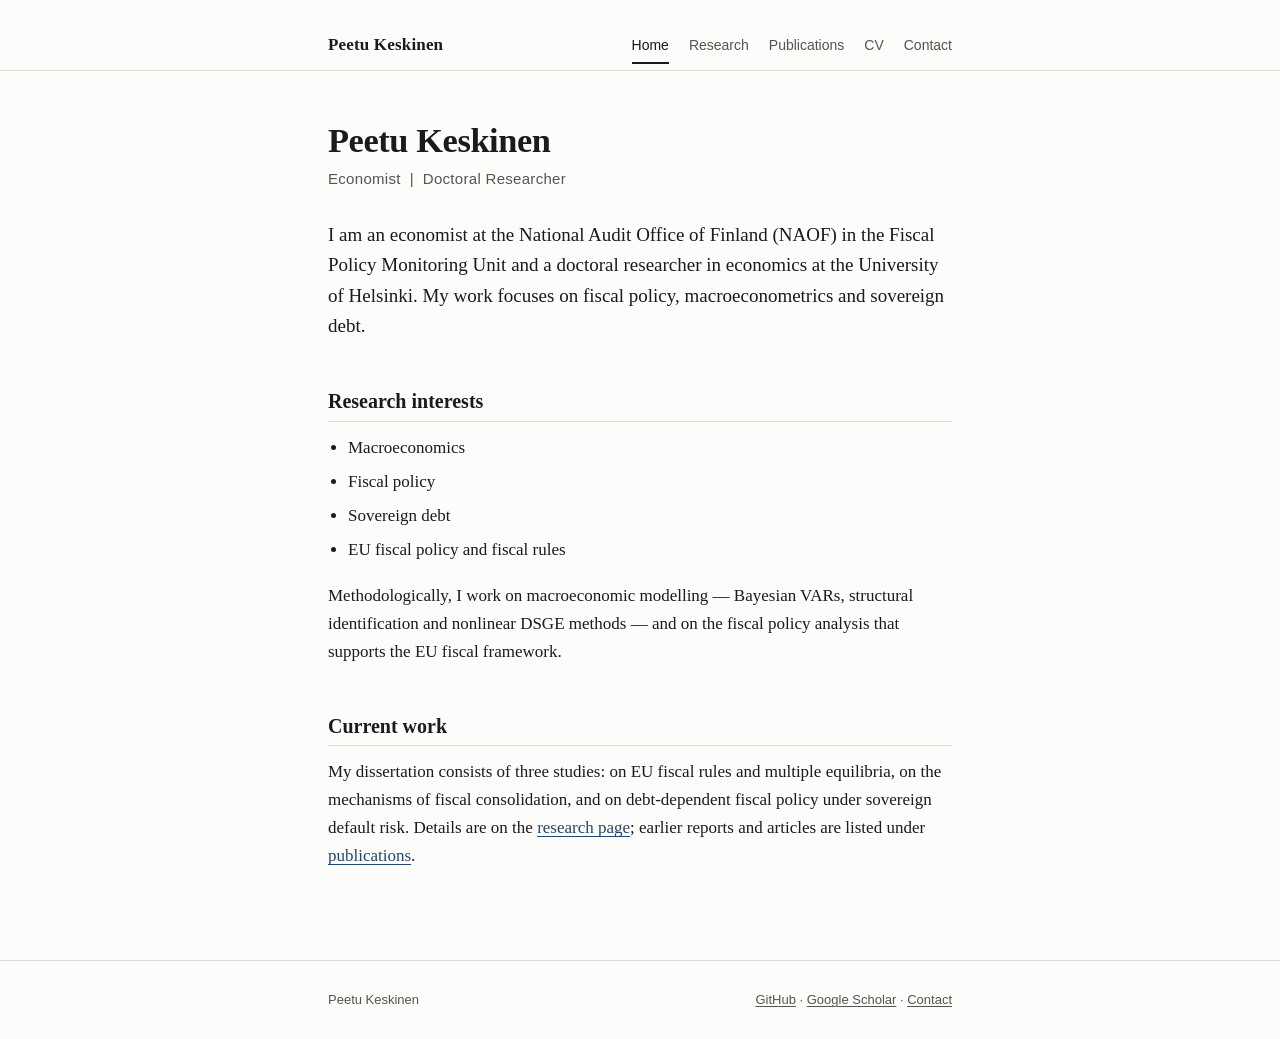
==== index.html @ e897aae4 "Create personal academic GitHub Pages site Static HTML/CSS site with Home, Research, Publications, C" ====
<!DOCTYPE html>
<html lang="en">
<head>
<meta charset="utf-8">
<meta name="viewport" content="width=device-width, initial-scale=1">
<title>Peetu Keskinen — Economist and Doctoral Researcher</title>
<meta name="description" content="Peetu Keskinen is an economist at the National Audit Office of Finland and a doctoral researcher in economics at the University of Helsinki, working on fiscal policy, macroeconometrics and sovereign debt.">
<meta name="author" content="Peetu Keskinen">
<link rel="canonical" href="https://peetukeskinen.github.io/">
<link rel="icon" href="assets/favicon.svg" type="image/svg+xml">
<link rel="stylesheet" href="css/style.css">
</head>
<body>

<a class="skip-link" href="#main">Skip to main content</a>

<header class="site-header">
  <div class="container">
    <p class="site-title"><a href="index.html">Peetu Keskinen</a></p>
    <nav class="site-nav" aria-label="Main">
      <ul>
        <li><a href="index.html" aria-current="page">Home</a></li>
        <li><a href="research.html">Research</a></li>
        <li><a href="publications.html">Publications</a></li>
        <li><a href="cv.html">CV</a></li>
        <li><a href="contact.html">Contact</a></li>
      </ul>
    </nav>
  </div>
</header>

<main id="main">
  <div class="container">

    <div class="identity">
      <h1>Peetu Keskinen</h1>
      <p class="role">Economist &nbsp;|&nbsp; Doctoral Researcher</p>
    </div>

    <p class="lead">
      I am an economist at the National Audit Office of Finland (NAOF) in the Fiscal
      Policy Monitoring Unit and a doctoral researcher in economics at the University
      of Helsinki. My work focuses on fiscal policy, macroeconometrics and sovereign debt.
    </p>

    <section aria-labelledby="interests">
      <h2 id="interests">Research interests</h2>
      <ul>
        <li>Macroeconomics</li>
        <li>Fiscal policy</li>
        <li>Sovereign debt</li>
        <li>EU fiscal policy and fiscal rules</li>
      </ul>
      <p>
        Methodologically, I work on macroeconomic modelling — Bayesian VARs, structural
        identification and nonlinear DSGE methods — and on the fiscal policy analysis
        that supports the EU fiscal framework.
      </p>
    </section>

    <section aria-labelledby="current">
      <h2 id="current">Current work</h2>
      <p>
        My dissertation consists of three studies: on EU fiscal rules and multiple
        equilibria, on the mechanisms of fiscal consolidation, and on debt-dependent
        fiscal policy under sovereign default risk. Details are on the
        <a href="research.html">research page</a>; earlier reports and articles are
        listed under <a href="publications.html">publications</a>.
      </p>
    </section>

  </div>
</main>

<footer class="site-footer">
  <div class="container">
    <p>Peetu Keskinen</p>
    <p>
      <a href="https://github.com/peetukeskinen">GitHub</a> ·
      <a href="https://scholar.google.com/citations?user=zKnmVV0AAAAJ">Google Scholar</a> ·
      <a href="contact.html">Contact</a>
    </p>
  </div>
</footer>

</body>
</html>
---- css/style.css ----
/* ==========================================================================
   Peetu Keskinen — personal academic site
   Single stylesheet. No build step, no dependencies.

   Contents
     1. Tokens
     2. Base & typography
     3. Layout
     4. Header & navigation
     5. Footer
     6. Prose components (lead, definition rows, notes)
     7. Research entries      -> .entry  (reusable project pattern)
     8. Publication lists     -> .biblio (reusable bibliography pattern)
     9. Utilities
    10. Responsive adjustments
    11. Print
   ========================================================================== */


/* 1. Tokens ---------------------------------------------------------------- */

:root {
  /* Neutral, warm-grey palette. Body text on background is ~15.8:1. */
  --bg:            #fcfcfb;
  --bg-inset:      #f4f3f0;
  --ink:           #1b1b1a;
  --ink-muted:     #56544f;   /* ~7.1:1 on --bg */
  --rule:          #dcdad4;
  --rule-strong:   #b9b6ae;
  --link:          #24476b;   /* ~8.4:1 on --bg */
  --link-hover:    #142c46;
  --focus:         #24476b;

  --serif: ui-serif, Georgia, "Iowan Old Style", "Times New Roman", Times, serif;
  --sans:  -apple-system, BlinkMacSystemFont, "Segoe UI", Helvetica, Arial, sans-serif;

  --measure:   42rem;   /* readable line length for prose            */
  --gutter:    1.5rem;
  --space-sm:  0.75rem;
  --space-md:  1.75rem;
  --space-lg:  3rem;
  --space-xl:  4.5rem;
}

@media (prefers-color-scheme: dark) {
  :root {
    --bg:          #16161a;
    --bg-inset:    #1e1e23;
    --ink:         #e8e6e1;
    --ink-muted:   #a9a69f;
    --rule:        #33333a;
    --rule-strong: #4c4c55;
    --link:        #9dbde0;
    --link-hover:  #c3d7ef;
    --focus:       #9dbde0;
  }
}


/* 2. Base & typography ----------------------------------------------------- */

*,
*::before,
*::after { box-sizing: border-box; }

html {
  -webkit-text-size-adjust: 100%;
  scroll-behavior: smooth;
}

@media (prefers-reduced-motion: reduce) {
  html { scroll-behavior: auto; }
  * { transition: none !important; }
}

body {
  margin: 0;
  background: var(--bg);
  color: var(--ink);
  font-family: var(--serif);
  font-size: 1.0625rem;      /* 17px */
  line-height: 1.65;
  font-kerning: normal;
  text-rendering: optimizeLegibility;
  -webkit-font-smoothing: antialiased;
}

h1, h2, h3, h4 {
  font-weight: 600;
  line-height: 1.25;
  margin: 0 0 var(--space-sm);
  text-wrap: balance;
}

h1 {
  font-size: 1.9rem;
  letter-spacing: -0.012em;
}

h2 {
  font-size: 1.25rem;
  margin-top: var(--space-lg);
  padding-bottom: 0.4rem;
  border-bottom: 1px solid var(--rule);
}

h3 {
  font-size: 1.0625rem;
  margin-top: var(--space-md);
}

/* Small-caps section labels, used sparingly. */
.eyebrow {
  font-family: var(--sans);
  font-size: 0.75rem;
  font-weight: 600;
  letter-spacing: 0.09em;
  text-transform: uppercase;
  color: var(--ink-muted);
  margin: 0 0 var(--space-sm);
}

p { margin: 0 0 1.05em; }

a {
  color: var(--link);
  text-decoration: underline;
  text-decoration-thickness: 1px;
  text-underline-offset: 0.16em;
  transition: color 0.12s ease;
}

a:hover { color: var(--link-hover); text-decoration-thickness: 2px; }

a:focus-visible {
  outline: 2px solid var(--focus);
  outline-offset: 2px;
  border-radius: 2px;
}

:where(ul, ol) { padding-left: 1.25rem; margin: 0 0 1.05em; }
li { margin-bottom: 0.35em; }

hr {
  border: 0;
  border-top: 1px solid var(--rule);
  margin: var(--space-lg) 0;
}

abbr[title] { text-decoration: none; border-bottom: 1px dotted var(--rule-strong); }

code {
  font-family: ui-monospace, SFMono-Regular, Menlo, Consolas, monospace;
  font-size: 0.875em;
  background: var(--bg-inset);
  padding: 0.1em 0.35em;
  border-radius: 3px;
}


/* 3. Layout ---------------------------------------------------------------- */

.container {
  width: 100%;
  max-width: var(--measure);
  margin-inline: auto;
  padding-inline: var(--gutter);
}

main { padding-block: var(--space-lg) var(--space-xl); }

section + section { margin-top: var(--space-lg); }

/* Visible only to keyboard users, on focus. */
.skip-link {
  position: absolute;
  left: -9999px;
  top: 0;
  background: var(--ink);
  color: var(--bg);
  padding: 0.6rem 1rem;
  font-family: var(--sans);
  font-size: 0.875rem;
  text-decoration: none;
  z-index: 10;
}

.skip-link:focus {
  left: 0.5rem;
  top: 0.5rem;
}


/* 4. Header & navigation --------------------------------------------------- */

.site-header {
  border-bottom: 1px solid var(--rule);
  padding-block: var(--space-md) 0;
}

.site-header .container {
  display: flex;
  flex-wrap: wrap;
  align-items: baseline;
  justify-content: space-between;
  gap: 0.5rem var(--space-md);
}

.site-title {
  font-family: var(--serif);
  font-size: 1.0625rem;
  font-weight: 600;
  letter-spacing: 0.01em;
  margin: 0;
}

.site-title a {
  color: var(--ink);
  text-decoration: none;
}

.site-title a:hover { color: var(--link); }

.site-nav ul {
  display: flex;
  flex-wrap: wrap;
  gap: 0 1.25rem;
  list-style: none;
  margin: 0;
  padding: 0;
}

.site-nav a {
  display: inline-block;
  font-family: var(--sans);
  font-size: 0.875rem;
  color: var(--ink-muted);
  text-decoration: none;
  padding: 0.35rem 0;
  border-bottom: 2px solid transparent;
}

.site-nav a:hover { color: var(--ink); border-bottom-color: var(--rule-strong); }

/* Current page: marked with aria-current="page" in the HTML. */
.site-nav a[aria-current="page"] {
  color: var(--ink);
  border-bottom-color: var(--ink);
}


/* 5. Footer ---------------------------------------------------------------- */

.site-footer {
  border-top: 1px solid var(--rule);
  padding-block: var(--space-md);
  font-family: var(--sans);
  font-size: 0.8125rem;
  color: var(--ink-muted);
}

.site-footer .container {
  display: flex;
  flex-wrap: wrap;
  gap: 0.4rem 1.25rem;
  justify-content: space-between;
}

.site-footer p { margin: 0; }
.site-footer a { color: var(--ink-muted); }
.site-footer a:hover { color: var(--link); }


/* 6. Prose components ------------------------------------------------------ */

/* Opening paragraph on the homepage. */
.lead {
  font-size: 1.1875rem;
  line-height: 1.6;
}

.page-intro {
  color: var(--ink-muted);
  margin-bottom: var(--space-md);
}

/* Name block on the homepage: restrained, no hero graphic. */
.identity { margin-bottom: var(--space-md); }

.identity h1 {
  font-size: 2.15rem;
  margin-bottom: 0.3rem;
}

.identity .role {
  font-family: var(--sans);
  font-size: 0.9375rem;
  letter-spacing: 0.02em;
  color: var(--ink-muted);
  margin: 0;
}

/* Label/value rows — used for contact details and CV facts. */
.facts {
  display: grid;
  grid-template-columns: minmax(6.5rem, max-content) 1fr;
  gap: 0.55rem 1.25rem;
  margin: 0 0 1.05em;
}

.facts dt {
  font-family: var(--sans);
  font-size: 0.8125rem;
  font-weight: 600;
  letter-spacing: 0.04em;
  text-transform: uppercase;
  color: var(--ink-muted);
  padding-top: 0.22em;
}

.facts dd { margin: 0; }

/* Placeholder / status note. Deliberately plain, never styled as content. */
.note {
  border-left: 3px solid var(--rule-strong);
  background: var(--bg-inset);
  padding: 0.85rem 1.1rem;
  margin: 0 0 1.05em;
  font-size: 0.9375rem;
  color: var(--ink-muted);
}

.note :last-child { margin-bottom: 0; }


/* 7. Research entries ------------------------------------------------------
   Reusable pattern for a paper or project. Every part below the title is
   optional — drop the elements you do not have and the layout still holds.

   <article class="entry">
     <h3 class="entry-title">Title</h3>            (or wrap in <a> when linked)
     <p class="entry-meta">
       <span class="entry-authors">with A and B</span>
       <span class="entry-status">Work in progress</span>
     </p>
     <p class="entry-abstract">Short abstract.</p>
     <ul class="entry-links">
       <li><a href="papers/x.pdf">PDF</a></li>
       <li><a href="...">Code</a></li>
       <li><a href="...">Replication files</a></li>
     </ul>
   </article>
   -------------------------------------------------------------------------- */

.entry {
  padding-top: var(--space-md);
  border-top: 1px solid var(--rule);
}

.entry:first-of-type { border-top: 0; padding-top: 0; }

.entry-title {
  font-size: 1.0625rem;
  margin: 0 0 0.35rem;
}

.entry-title a { color: var(--ink); text-decoration-color: var(--rule-strong); }
.entry-title a:hover { color: var(--link); }

.entry-meta {
  display: flex;
  flex-wrap: wrap;
  align-items: baseline;
  gap: 0.4rem 0.75rem;
  font-family: var(--sans);
  font-size: 0.8125rem;
  color: var(--ink-muted);
  margin: 0 0 0.6rem;
}

.entry-authors { font-style: normal; }

/* Status marker. A hairline outline, not a coloured pill. */
.entry-status {
  font-size: 0.6875rem;
  font-weight: 600;
  letter-spacing: 0.07em;
  text-transform: uppercase;
  color: var(--ink-muted);
  border: 1px solid var(--rule-strong);
  border-radius: 2px;
  padding: 0.1rem 0.42rem;
  white-space: nowrap;
}

.entry-abstract { margin-bottom: 0.7rem; }

.entry-links {
  display: flex;
  flex-wrap: wrap;
  gap: 0.35rem 1rem;
  list-style: none;
  margin: 0;
  padding: 0;
  font-family: var(--sans);
  font-size: 0.8125rem;
}

.entry-links li { margin: 0; }

.entry-links a {
  text-decoration: none;
  border-bottom: 1px solid var(--rule-strong);
  padding-bottom: 1px;
}

.entry-links a:hover { border-bottom-color: currentColor; }

/* Marks a resource that is announced but not yet available. */
.entry-links .pending {
  color: var(--ink-muted);
  border-bottom: 1px dotted var(--rule-strong);
  cursor: default;
}

.entry + .entry { margin-top: var(--space-md); }


/* 8. Bibliography ----------------------------------------------------------
   <ul class="biblio">
     <li class="biblio-item">
       <span class="biblio-title">Title</span>
       <span class="biblio-year">(2024)</span>
       <span class="biblio-authors">with A and B</span>
       <span class="biblio-outlet">Outlet</span>
       <span class="biblio-links"><a href="...">Link</a></span>
     </li>
   </ul>
   -------------------------------------------------------------------------- */

.biblio {
  list-style: none;
  margin: 0 0 1.05em;
  padding: 0;
}

.biblio-item {
  margin: 0 0 1.15rem;
  padding-left: 1.35rem;
  text-indent: -1.35rem;   /* hanging indent, as in a reference list */
}

.biblio-item > * { text-indent: 0; }

.biblio-title { font-weight: 600; }

.biblio-year { color: var(--ink-muted); }

.biblio-authors,
.biblio-outlet {
  display: block;
  font-family: var(--sans);
  font-size: 0.8125rem;
  color: var(--ink-muted);
  margin-top: 0.15rem;
}

.biblio-links {
  display: block;
  font-family: var(--sans);
  font-size: 0.8125rem;
  margin-top: 0.2rem;
  overflow-wrap: anywhere;
}


/* 9. Utilities ------------------------------------------------------------- */

.visually-hidden {
  position: absolute;
  width: 1px;
  height: 1px;
  margin: -1px;
  padding: 0;
  overflow: hidden;
  clip: rect(0 0 0 0);
  clip-path: inset(50%);
  white-space: nowrap;
}

.stack-tight > * + * { margin-top: 0.35rem; }

/* Compact list for teaching, grants, CV lines. */
.plain-list {
  list-style: none;
  margin: 0 0 1.05em;
  padding: 0;
}

.plain-list li {
  margin-bottom: 0.55rem;
  padding-bottom: 0.55rem;
  border-bottom: 1px solid var(--rule);
}

.plain-list li:last-child { border-bottom: 0; }

.plain-list .meta {
  display: block;
  font-family: var(--sans);
  font-size: 0.8125rem;
  color: var(--ink-muted);
}


/* 10. Responsive ----------------------------------------------------------- */

@media (max-width: 34rem) {
  :root { --gutter: 1.15rem; }

  body { font-size: 1rem; }

  .identity h1 { font-size: 1.75rem; }
  h1 { font-size: 1.6rem; }
  .lead { font-size: 1.0625rem; }

  .site-header .container {
    flex-direction: column;
    align-items: flex-start;
    gap: 0.25rem;
  }

  .site-nav ul { gap: 0 1rem; }

  /* Stack label/value rows rather than squeezing two columns. */
  .facts { grid-template-columns: 1fr; gap: 0.15rem; }
  .facts dt { padding-top: 0.5rem; }

  .biblio-item { padding-left: 0; text-indent: 0; }
}


/* 11. Print ---------------------------------------------------------------- */

@media print {
  :root { --bg: #fff; --ink: #000; --ink-muted: #333; --link: #000; }
  .site-nav, .skip-link { display: none; }
  body { font-size: 11pt; }
  a { text-decoration: underline; }
  .entry, .biblio-item { break-inside: avoid; }
}
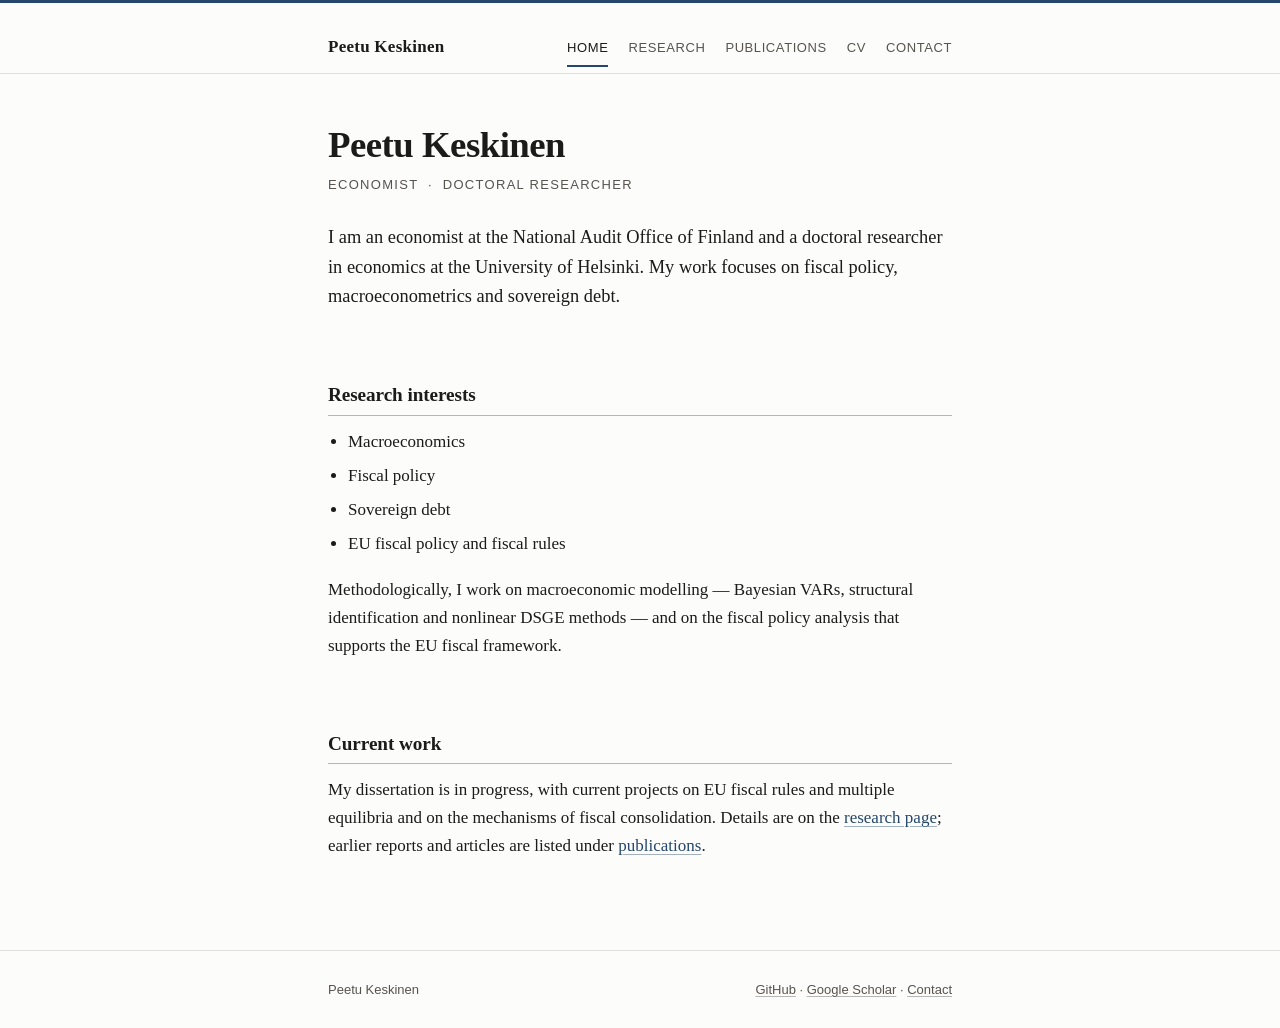
==== commit 10ce26bb: "Refine layout, restructure publications, add portrait slot Removes the unit reference from the homep" ====
--- a/index.html
+++ b/index.html
@@ -33,14 +33,24 @@
   <div class="container">
 
     <div class="identity">
-      <h1>Peetu Keskinen</h1>
-      <p class="role">Economist &nbsp;|&nbsp; Doctoral Researcher</p>
+      <div class="identity-text">
+        <h1>Peetu Keskinen</h1>
+        <p class="role">Economist &nbsp;·&nbsp; Doctoral Researcher</p>
+      </div>
+
+      <!-- Portrait: save the photo as assets/portrait.jpg and it appears here.
+           Until that file exists the figure hides itself, so the page never
+           shows a broken image. A square crop of about 400x400 is plenty. -->
+      <figure class="portrait">
+        <img src="assets/portrait.jpg" alt="Peetu Keskinen" width="155" height="155"
+             onerror="this.closest('.portrait').hidden = true">
+      </figure>
     </div>
 
     <p class="lead">
-      I am an economist at the National Audit Office of Finland (NAOF) in the Fiscal
-      Policy Monitoring Unit and a doctoral researcher in economics at the University
-      of Helsinki. My work focuses on fiscal policy, macroeconometrics and sovereign debt.
+      I am an economist at the National Audit Office of Finland and a doctoral
+      researcher in economics at the University of Helsinki. My work focuses on
+      fiscal policy, macroeconometrics and sovereign debt.
     </p>
 
     <section aria-labelledby="interests">
@@ -61,11 +71,10 @@
     <section aria-labelledby="current">
       <h2 id="current">Current work</h2>
       <p>
-        My dissertation consists of three studies: on EU fiscal rules and multiple
-        equilibria, on the mechanisms of fiscal consolidation, and on debt-dependent
-        fiscal policy under sovereign default risk. Details are on the
-        <a href="research.html">research page</a>; earlier reports and articles are
-        listed under <a href="publications.html">publications</a>.
+        My dissertation is in progress, with current projects on EU fiscal rules and
+        multiple equilibria and on the mechanisms of fiscal consolidation. Details are
+        on the <a href="research.html">research page</a>; earlier reports and articles
+        are listed under <a href="publications.html">publications</a>.
       </p>
     </section>
 
--- a/css/style.css
+++ b/css/style.css
@@ -8,7 +8,7 @@
      3. Layout
      4. Header & navigation
      5. Footer
-     6. Prose components (lead, definition rows, notes)
+     6. Prose components (identity, portrait, facts, notes)
      7. Research entries      -> .entry  (reusable project pattern)
      8. Publication lists     -> .biblio (reusable bibliography pattern)
      9. Utilities
@@ -25,11 +25,12 @@
   --bg-inset:      #f4f3f0;
   --ink:           #1b1b1a;
   --ink-muted:     #56544f;   /* ~7.1:1 on --bg */
-  --rule:          #dcdad4;
+  --rule:          #e2e0da;
   --rule-strong:   #b9b6ae;
   --link:          #24476b;   /* ~8.4:1 on --bg */
   --link-hover:    #142c46;
   --focus:         #24476b;
+  --accent:        #24476b;
 
   --serif: ui-serif, Georgia, "Iowan Old Style", "Times New Roman", Times, serif;
   --sans:  -apple-system, BlinkMacSystemFont, "Segoe UI", Helvetica, Arial, sans-serif;
@@ -53,6 +54,7 @@
     --link:        #9dbde0;
     --link-hover:  #c3d7ef;
     --focus:       #9dbde0;
+    --accent:      #6d90b8;
   }
 }
 
@@ -83,6 +85,13 @@
   font-kerning: normal;
   text-rendering: optimizeLegibility;
   -webkit-font-smoothing: antialiased;
+  border-top: 3px solid var(--accent);   /* single restrained accent */
+}
+
+::selection { background: #d9e2ee; color: #14263c; }
+
+@media (prefers-color-scheme: dark) {
+  ::selection { background: #2e4763; color: #eef3f9; }
 }
 
 h1, h2, h3, h4 {
@@ -93,23 +102,30 @@
 }
 
 h1 {
-  font-size: 1.9rem;
-  letter-spacing: -0.012em;
+  font-size: 2rem;
+  letter-spacing: -0.014em;
 }
 
 h2 {
-  font-size: 1.25rem;
-  margin-top: var(--space-lg);
-  padding-bottom: 0.4rem;
-  border-bottom: 1px solid var(--rule);
-}
+  font-size: 1.2rem;
+  letter-spacing: -0.004em;
+  margin-top: var(--space-xl);
+  padding-bottom: 0.45rem;
+  border-bottom: 1px solid var(--rule-strong);
+}
+
+/* First heading after a page intro should not push down as far. */
+h1 + h2,
+.page-intro + section h2 { margin-top: var(--space-lg); }
 
 h3 {
   font-size: 1.0625rem;
   margin-top: var(--space-md);
 }
 
-/* Small-caps section labels, used sparingly. */
+[id] { scroll-margin-top: 1.5rem; }
+
+/* Small-caps section label, used sparingly. */
 .eyebrow {
   font-family: var(--sans);
   font-size: 0.75rem;
@@ -120,17 +136,21 @@
   margin: 0 0 var(--space-sm);
 }
 
-p { margin: 0 0 1.05em; }
+p { margin: 0 0 1.05em; text-wrap: pretty; }
 
 a {
   color: var(--link);
   text-decoration: underline;
   text-decoration-thickness: 1px;
+  text-decoration-color: color-mix(in srgb, currentColor 42%, transparent);
   text-underline-offset: 0.16em;
-  transition: color 0.12s ease;
-}
-
-a:hover { color: var(--link-hover); text-decoration-thickness: 2px; }
+  transition: color 0.12s ease, text-decoration-color 0.12s ease;
+}
+
+a:hover {
+  color: var(--link-hover);
+  text-decoration-color: currentColor;
+}
 
 a:focus-visible {
   outline: 2px solid var(--focus);
@@ -169,9 +189,7 @@
 
 main { padding-block: var(--space-lg) var(--space-xl); }
 
-section + section { margin-top: var(--space-lg); }
-
-/* Visible only to keyboard users, on focus. */
+/* Skip link — visible only to keyboard users, on focus. */
 .skip-link {
   position: absolute;
   left: -9999px;
@@ -185,10 +203,7 @@
   z-index: 10;
 }
 
-.skip-link:focus {
-  left: 0.5rem;
-  top: 0.5rem;
-}
+.skip-link:focus { left: 0.5rem; top: 0.5rem; }
 
 
 /* 4. Header & navigation --------------------------------------------------- */
@@ -210,15 +225,11 @@
   font-family: var(--serif);
   font-size: 1.0625rem;
   font-weight: 600;
-  letter-spacing: 0.01em;
-  margin: 0;
-}
-
-.site-title a {
-  color: var(--ink);
-  text-decoration: none;
-}
-
+  letter-spacing: 0.015em;
+  margin: 0;
+}
+
+.site-title a { color: var(--ink); text-decoration: none; }
 .site-title a:hover { color: var(--link); }
 
 .site-nav ul {
@@ -233,10 +244,12 @@
 .site-nav a {
   display: inline-block;
   font-family: var(--sans);
-  font-size: 0.875rem;
+  font-size: 0.8125rem;
+  letter-spacing: 0.045em;
+  text-transform: uppercase;
   color: var(--ink-muted);
   text-decoration: none;
-  padding: 0.35rem 0;
+  padding: 0.4rem 0;
   border-bottom: 2px solid transparent;
 }
 
@@ -245,7 +258,7 @@
 /* Current page: marked with aria-current="page" in the HTML. */
 .site-nav a[aria-current="page"] {
   color: var(--ink);
-  border-bottom-color: var(--ink);
+  border-bottom-color: var(--accent);
 }
 
 
@@ -273,34 +286,54 @@
 
 /* 6. Prose components ------------------------------------------------------ */
 
-/* Opening paragraph on the homepage. */
-.lead {
-  font-size: 1.1875rem;
-  line-height: 1.6;
-}
-
-.page-intro {
-  color: var(--ink-muted);
+/* Homepage name block, with optional portrait alongside. */
+.identity {
+  display: flex;
+  flex-wrap: wrap;
+  align-items: center;
+  justify-content: space-between;
+  gap: var(--space-md);
   margin-bottom: var(--space-md);
 }
 
-/* Name block on the homepage: restrained, no hero graphic. */
-.identity { margin-bottom: var(--space-md); }
+.identity-text { flex: 1 1 15rem; }
 
 .identity h1 {
-  font-size: 2.15rem;
-  margin-bottom: 0.3rem;
+  font-size: 2.3rem;
+  margin-bottom: 0.35rem;
 }
 
 .identity .role {
   font-family: var(--sans);
-  font-size: 0.9375rem;
-  letter-spacing: 0.02em;
-  color: var(--ink-muted);
-  margin: 0;
-}
-
-/* Label/value rows — used for contact details and CV facts. */
+  font-size: 0.8125rem;
+  font-weight: 500;
+  letter-spacing: 0.1em;
+  text-transform: uppercase;
+  color: var(--ink-muted);
+  margin: 0;
+}
+
+/* Portrait. Hidden automatically until assets/portrait.jpg exists — see the
+   onerror attribute in index.html — so a missing file never shows as broken. */
+.portrait {
+  flex: 0 0 auto;
+  margin: 0;
+}
+
+.portrait img {
+  display: block;
+  width: 155px;
+  height: 155px;
+  object-fit: cover;
+  border-radius: 3px;
+  border: 1px solid var(--rule);
+}
+
+.lead { font-size: 1.15rem; line-height: 1.6; }
+
+.page-intro { color: var(--ink-muted); margin-bottom: var(--space-md); }
+
+/* Label/value rows — contact details, CV facts. */
 .facts {
   display: grid;
   grid-template-columns: minmax(6.5rem, max-content) 1fr;
@@ -310,12 +343,12 @@
 
 .facts dt {
   font-family: var(--sans);
-  font-size: 0.8125rem;
+  font-size: 0.75rem;
   font-weight: 600;
-  letter-spacing: 0.04em;
+  letter-spacing: 0.07em;
   text-transform: uppercase;
   color: var(--ink-muted);
-  padding-top: 0.22em;
+  padding-top: 0.3em;
 }
 
 .facts dd { margin: 0; }
@@ -361,7 +394,7 @@
 
 .entry-title {
   font-size: 1.0625rem;
-  margin: 0 0 0.35rem;
+  margin: 0 0 0.4rem;
 }
 
 .entry-title a { color: var(--ink); text-decoration-color: var(--rule-strong); }
@@ -378,18 +411,16 @@
   margin: 0 0 0.6rem;
 }
 
-.entry-authors { font-style: normal; }
-
 /* Status marker. A hairline outline, not a coloured pill. */
 .entry-status {
   font-size: 0.6875rem;
   font-weight: 600;
-  letter-spacing: 0.07em;
+  letter-spacing: 0.08em;
   text-transform: uppercase;
   color: var(--ink-muted);
   border: 1px solid var(--rule-strong);
   border-radius: 2px;
-  padding: 0.1rem 0.42rem;
+  padding: 0.12rem 0.45rem;
   white-space: nowrap;
 }
 
@@ -427,51 +458,85 @@
 
 
 /* 8. Bibliography ----------------------------------------------------------
-   <ul class="biblio">
-     <li class="biblio-item">
+   One entry = one <li class="biblio-item">, separated by a hairline rule so
+   it is always clear where an entry starts and ends.
+
+   Line 1 (.biblio-head)  title .................................... year
+   Line 2 (.biblio-meta)  coauthors · outlet
+   Line 3 (.biblio-links) links
+
+   <li class="biblio-item">
+     <p class="biblio-head">
        <span class="biblio-title">Title</span>
-       <span class="biblio-year">(2024)</span>
-       <span class="biblio-authors">with A and B</span>
-       <span class="biblio-outlet">Outlet</span>
-       <span class="biblio-links"><a href="...">Link</a></span>
-     </li>
-   </ul>
+       <span class="biblio-year">2026</span>
+     </p>
+     <p class="biblio-meta">
+       <span class="biblio-authors">with A and B</span><span class="biblio-outlet">Series 1/2026</span>
+     </p>
+     <p class="biblio-links"><a href="…">link</a></p>
+   </li>
+
+   Omit .biblio-meta entirely when there are neither coauthors nor an outlet.
+   The separating "·" is inserted by CSS only when both spans are present.
    -------------------------------------------------------------------------- */
 
 .biblio {
   list-style: none;
-  margin: 0 0 1.05em;
+  margin: 0;
   padding: 0;
 }
 
 .biblio-item {
-  margin: 0 0 1.15rem;
-  padding-left: 1.35rem;
-  text-indent: -1.35rem;   /* hanging indent, as in a reference list */
-}
-
-.biblio-item > * { text-indent: 0; }
+  margin: 0;
+  padding: 1.05rem 0;
+  border-bottom: 1px solid var(--rule);
+}
+
+.biblio-item:first-child { padding-top: 0.5rem; }
+.biblio-item:last-child  { border-bottom: 0; }
+
+.biblio-head {
+  display: flex;
+  align-items: baseline;
+  justify-content: space-between;
+  gap: 0.5rem 1.25rem;
+  margin: 0 0 0.25rem;
+}
 
 .biblio-title { font-weight: 600; }
 
-.biblio-year { color: var(--ink-muted); }
-
-.biblio-authors,
-.biblio-outlet {
-  display: block;
-  font-family: var(--sans);
-  font-size: 0.8125rem;
-  color: var(--ink-muted);
-  margin-top: 0.15rem;
+.biblio-year {
+  flex: 0 0 auto;
+  font-family: var(--sans);
+  font-size: 0.8125rem;
+  font-variant-numeric: tabular-nums;
+  color: var(--ink-muted);
+}
+
+.biblio-meta {
+  font-family: var(--sans);
+  font-size: 0.8125rem;
+  line-height: 1.5;
+  color: var(--ink-muted);
+  margin: 0 0 0.25rem;
+}
+
+/* Separator appears only when coauthors are followed by an outlet. */
+.biblio-authors + .biblio-outlet::before {
+  content: " · ";
+  color: var(--rule-strong);
 }
 
 .biblio-links {
-  display: block;
-  font-family: var(--sans);
-  font-size: 0.8125rem;
-  margin-top: 0.2rem;
+  font-family: var(--sans);
+  font-size: 0.8125rem;
+  margin: 0;
   overflow-wrap: anywhere;
 }
+
+/* A title that is itself the link (used for short policy writing). */
+.biblio-title a { color: var(--ink); }
+.biblio-title a:hover { color: var(--link); }
 
 
 /* 9. Utilities ------------------------------------------------------------- */
@@ -488,8 +553,6 @@
   white-space: nowrap;
 }
 
-.stack-tight > * + * { margin-top: 0.35rem; }
-
 /* Compact list for teaching, grants, CV lines. */
 .plain-list {
   list-style: none;
@@ -498,8 +561,8 @@
 }
 
 .plain-list li {
-  margin-bottom: 0.55rem;
-  padding-bottom: 0.55rem;
+  margin-bottom: 0;
+  padding: 0.7rem 0;
   border-bottom: 1px solid var(--rule);
 }
 
@@ -510,18 +573,19 @@
   font-family: var(--sans);
   font-size: 0.8125rem;
   color: var(--ink-muted);
+  margin-top: 0.1rem;
 }
 
 
 /* 10. Responsive ----------------------------------------------------------- */
 
 @media (max-width: 34rem) {
-  :root { --gutter: 1.15rem; }
+  :root { --gutter: 1.15rem; --space-xl: 3.25rem; }
 
   body { font-size: 1rem; }
 
-  .identity h1 { font-size: 1.75rem; }
   h1 { font-size: 1.6rem; }
+  .identity h1 { font-size: 1.8rem; }
   .lead { font-size: 1.0625rem; }
 
   .site-header .container {
@@ -530,13 +594,20 @@
     gap: 0.25rem;
   }
 
-  .site-nav ul { gap: 0 1rem; }
+  .site-nav ul { gap: 0 0.9rem; }
+
+  /* Portrait above the name on narrow screens. */
+  .identity { gap: var(--space-sm); }
+  .portrait { order: -1; }
+  .portrait img { width: 118px; height: 118px; }
 
   /* Stack label/value rows rather than squeezing two columns. */
   .facts { grid-template-columns: 1fr; gap: 0.15rem; }
-  .facts dt { padding-top: 0.5rem; }
-
-  .biblio-item { padding-left: 0; text-indent: 0; }
+  .facts dt { padding-top: 0.55rem; }
+
+  /* Year drops under the title rather than stranding it on a line of its own. */
+  .biblio-head { display: block; }
+  .biblio-year { display: inline; margin-left: 0.35rem; }
 }
 
 
@@ -544,8 +615,8 @@
 
 @media print {
   :root { --bg: #fff; --ink: #000; --ink-muted: #333; --link: #000; }
-  .site-nav, .skip-link { display: none; }
-  body { font-size: 11pt; }
+  body { border-top: 0; font-size: 11pt; }
+  .site-nav, .skip-link, .portrait { display: none; }
   a { text-decoration: underline; }
   .entry, .biblio-item { break-inside: avoid; }
 }
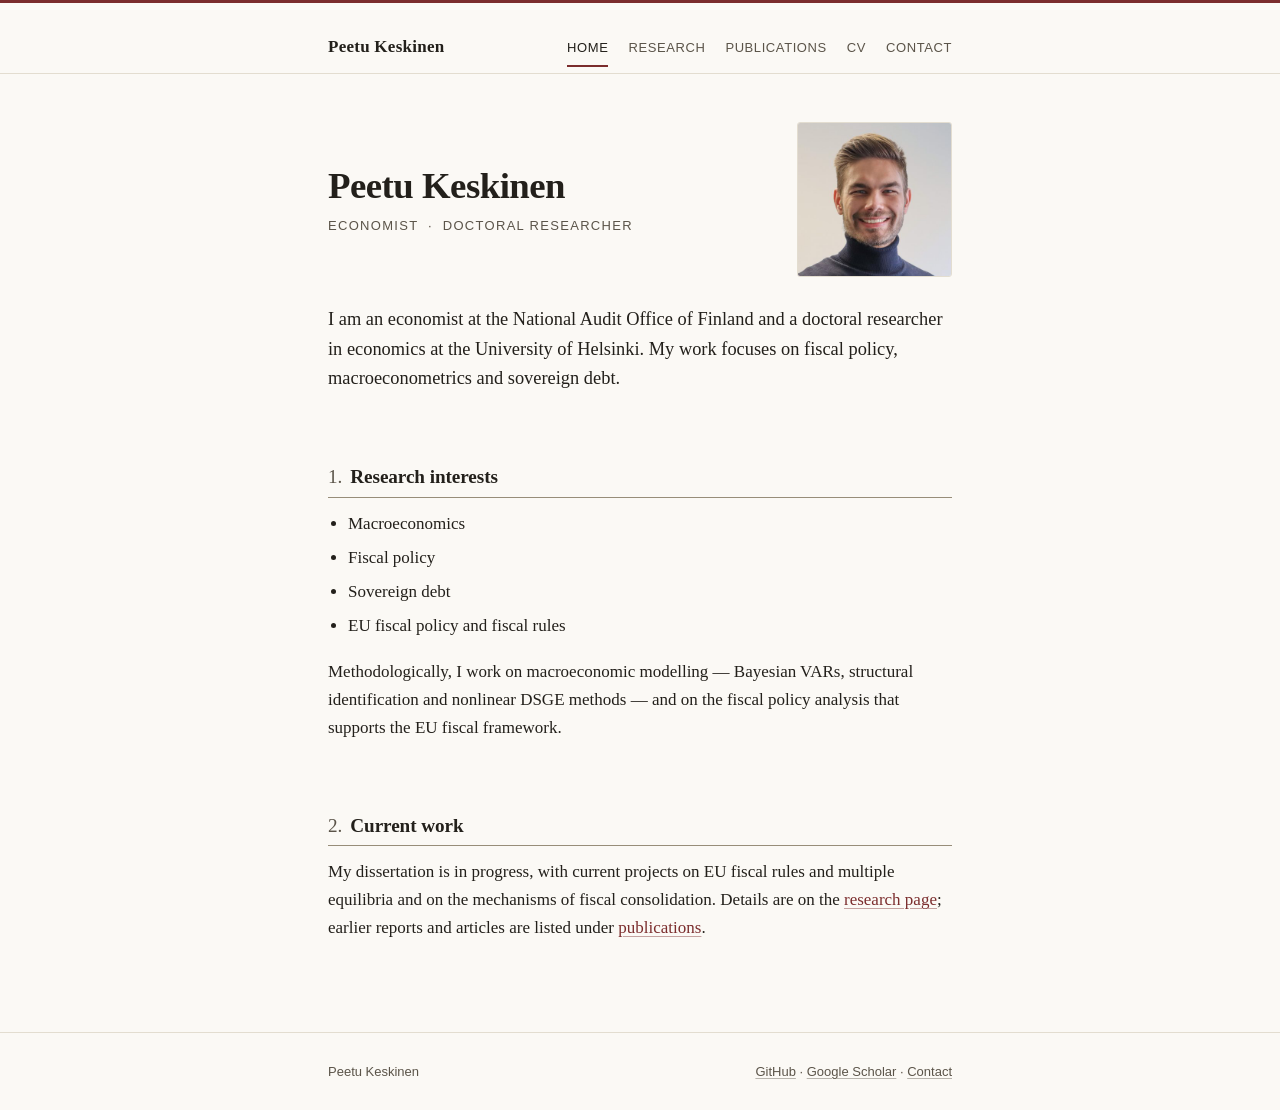
==== commit 1de211d7: "Add discovery basics: sitemap, robots, social cards, structured data Adds sitemap.xml and robots.txt" ====
--- a/index.html
+++ b/index.html
@@ -7,8 +7,73 @@
 <meta name="description" content="Peetu Keskinen is an economist at the National Audit Office of Finland and a doctoral researcher in economics at the University of Helsinki, working on fiscal policy, macroeconometrics and sovereign debt.">
 <meta name="author" content="Peetu Keskinen">
 <link rel="canonical" href="https://peetukeskinen.github.io/">
+<meta property="og:type" content="profile">
+<meta property="og:site_name" content="Peetu Keskinen">
+<meta property="og:title" content="Peetu Keskinen — Economist and Doctoral Researcher">
+<meta property="og:description" content="Peetu Keskinen is an economist at the National Audit Office of Finland and a doctoral researcher in economics at the University of Helsinki, working on fiscal policy, macroeconometrics and sovereign debt.">
+<meta property="og:url" content="https://peetukeskinen.github.io/">
+<meta property="og:image" content="https://peetukeskinen.github.io/assets/portrait.jpg">
+<meta property="og:image:alt" content="Peetu Keskinen">
+<meta name="twitter:card" content="summary">
+<meta name="twitter:title" content="Peetu Keskinen — Economist and Doctoral Researcher">
+<meta name="twitter:description" content="Peetu Keskinen is an economist at the National Audit Office of Finland and a doctoral researcher in economics at the University of Helsinki, working on fiscal policy, macroeconometrics and sovereign debt.">
+<meta name="twitter:image" content="https://peetukeskinen.github.io/assets/portrait.jpg">
+
 <link rel="icon" href="assets/favicon.svg" type="image/svg+xml">
 <link rel="stylesheet" href="css/style.css">
+<script type="application/ld+json">
+{
+  "@context": "https://schema.org",
+  "@type": "Person",
+  "name": "Peetu Keskinen",
+  "url": "https://peetukeskinen.github.io/",
+  "image": "https://peetukeskinen.github.io/assets/portrait.jpg",
+  "jobTitle": "Economist",
+  "worksFor": {
+    "@type": "Organization",
+    "name": "National Audit Office of Finland",
+    "url": "https://vtv.fi/en/"
+  },
+  "affiliation": {
+    "@type": "CollegeOrUniversity",
+    "name": "University of Helsinki",
+    "url": "https://www.helsinki.fi/en"
+  },
+  "alumniOf": [
+    {
+      "@type": "CollegeOrUniversity",
+      "name": "University of Helsinki"
+    },
+    {
+      "@type": "CollegeOrUniversity",
+      "name": "University of Tampere"
+    },
+    {
+      "@type": "CollegeOrUniversity",
+      "name": "Universitat de Barcelona"
+    }
+  ],
+  "knowsAbout": [
+    "Macroeconomics",
+    "Fiscal policy",
+    "Sovereign debt",
+    "EU fiscal rules",
+    "Macroeconometrics",
+    "Bayesian VAR"
+  ],
+  "knowsLanguage": [
+    "fi",
+    "en",
+    "sv"
+  ],
+  "sameAs": [
+    "https://scholar.google.com/citations?user=zKnmVV0AAAAJ",
+    "https://github.com/peetukeskinen",
+    "https://bsky.app/profile/peetuk.bsky.social",
+    "https://x.com/KeskisenPeetu"
+  ]
+}
+</script>
 </head>
 <body>
 
--- a/css/style.css
+++ b/css/style.css
@@ -20,17 +20,19 @@
 /* 1. Tokens ---------------------------------------------------------------- */
 
 :root {
-  /* Neutral, warm-grey palette. Body text on background is ~15.8:1. */
-  --bg:            #fcfcfb;
-  --bg-inset:      #f4f3f0;
-  --ink:           #1b1b1a;
-  --ink-muted:     #56544f;   /* ~7.1:1 on --bg */
-  --rule:          #e2e0da;
-  --rule-strong:   #b9b6ae;
-  --link:          #24476b;   /* ~8.4:1 on --bg */
-  --link-hover:    #142c46;
-  --focus:         #24476b;
-  --accent:        #24476b;
+  /* Warm paper palette: cream ground, warm ink, muted oxblood accent.
+     Contrast on --bg: ink 15.4:1, muted 7.1:1, link 8.9:1 — all AAA.
+     --rule-strong is 3.1:1, the non-text threshold for borders. */
+  --bg:            #fbf9f5;
+  --bg-inset:      #f2eee5;
+  --ink:           #23201b;
+  --ink-muted:     #5b5449;
+  --rule:          #e3ddd0;
+  --rule-strong:   #978d79;
+  --link:          #7b2d2d;
+  --link-hover:    #5c1f1f;
+  --focus:         #7b2d2d;
+  --accent:        #7b2d2d;
 
   --serif: ui-serif, Georgia, "Iowan Old Style", "Times New Roman", Times, serif;
   --sans:  -apple-system, BlinkMacSystemFont, "Segoe UI", Helvetica, Arial, sans-serif;
@@ -45,16 +47,16 @@
 
 @media (prefers-color-scheme: dark) {
   :root {
-    --bg:          #16161a;
-    --bg-inset:    #1e1e23;
-    --ink:         #e8e6e1;
-    --ink-muted:   #a9a69f;
-    --rule:        #33333a;
-    --rule-strong: #4c4c55;
-    --link:        #9dbde0;
-    --link-hover:  #c3d7ef;
-    --focus:       #9dbde0;
-    --accent:      #6d90b8;
+    --bg:          #1a1815;
+    --bg-inset:    #232019;
+    --ink:         #ece7dd;
+    --ink-muted:   #a9a294;
+    --rule:        #35312b;
+    --rule-strong: #6b6458;
+    --link:        #dda6a0;
+    --link-hover:  #f0c8c4;
+    --focus:       #dda6a0;
+    --accent:      #b3736c;
   }
 }
 
@@ -88,10 +90,10 @@
   border-top: 3px solid var(--accent);   /* single restrained accent */
 }
 
-::selection { background: #d9e2ee; color: #14263c; }
+::selection { background: #ecdcd6; color: #3a1616; }
 
 @media (prefers-color-scheme: dark) {
-  ::selection { background: #2e4763; color: #eef3f9; }
+  ::selection { background: #543430; color: #f7ebe8; }
 }
 
 h1, h2, h3, h4 {
@@ -112,6 +114,20 @@
   margin-top: var(--space-xl);
   padding-bottom: 0.45rem;
   border-bottom: 1px solid var(--rule-strong);
+}
+
+/* Sections are numbered per page, as in a paper. Numbering is generated by
+   CSS, so adding, reordering or removing a <section> needs no renumbering. */
+main { counter-reset: section; }
+
+main h2 { counter-increment: section; }
+
+main h2::before {
+  content: counter(section) ".";
+  margin-right: 0.5rem;
+  color: var(--ink-muted);
+  font-variant-numeric: tabular-nums;
+  font-weight: 500;
 }
 
 /* First heading after a page intro should not push down as far. */
@@ -411,8 +427,11 @@
   margin: 0 0 0.6rem;
 }
 
-/* Status marker. A hairline outline, not a coloured pill. */
+/* Status marker. A hairline outline, not a coloured pill.
+   Always sits on its own line inside .entry-meta — on research entries and,
+   in the same form, on CV items. */
 .entry-status {
+  font-family: var(--sans);
   font-size: 0.6875rem;
   font-weight: 600;
   letter-spacing: 0.08em;
@@ -480,17 +499,38 @@
    The separating "·" is inserted by CSS only when both spans are present.
    -------------------------------------------------------------------------- */
 
+/* An <ol>, numbered 1..n within each section. The counter is generated, so
+   inserting an entry renumbers the rest automatically. */
 .biblio {
   list-style: none;
+  counter-reset: bib;
   margin: 0;
   padding: 0;
 }
 
 .biblio-item {
+  counter-increment: bib;
+  display: grid;
+  grid-template-columns: 2.1rem 1fr;
+  align-items: baseline;
   margin: 0;
   padding: 1.05rem 0;
   border-bottom: 1px solid var(--rule);
 }
+
+.biblio-item::before {
+  content: counter(bib) ".";
+  grid-column: 1;
+  font-family: var(--sans);
+  font-size: 0.8125rem;
+  font-variant-numeric: tabular-nums;
+  color: var(--ink-muted);
+}
+
+/* Everything else sits in the second column, under the title. */
+.biblio-head,
+.biblio-meta,
+.biblio-links { grid-column: 2; }
 
 .biblio-item:first-child { padding-top: 0.5rem; }
 .biblio-item:last-child  { border-bottom: 0; }
@@ -553,28 +593,58 @@
   white-space: nowrap;
 }
 
-/* Compact list for teaching, grants, CV lines. */
-.plain-list {
+/* CV list with the dates in a left-hand gutter, so institutions and periods
+   line up vertically as in a traditional academic CV.
+
+   <ul class="timeline">
+     <li>
+       <span class="when">Jun 2023 –</span>
+       <div class="what">
+         Economist
+         <span class="meta">The National Audit Office of Finland</span>
+       </div>
+     </li>
+   </ul>
+   -------------------------------------------------------------------------- */
+
+.timeline {
   list-style: none;
   margin: 0 0 1.05em;
   padding: 0;
 }
 
-.plain-list li {
+.timeline li {
+  display: grid;
+  grid-template-columns: 9rem 1fr;
+  column-gap: 1.25rem;
   margin-bottom: 0;
-  padding: 0.7rem 0;
+  padding: 0.75rem 0;
   border-bottom: 1px solid var(--rule);
 }
 
-.plain-list li:last-child { border-bottom: 0; }
-
-.plain-list .meta {
+.timeline li:last-child { border-bottom: 0; }
+
+.timeline .when {
+  font-family: var(--sans);
+  font-size: 0.8125rem;
+  font-variant-numeric: tabular-nums;
+  color: var(--ink-muted);
+  padding-top: 0.22em;
+}
+
+.timeline .meta {
   display: block;
   font-family: var(--sans);
   font-size: 0.8125rem;
   color: var(--ink-muted);
   margin-top: 0.1rem;
 }
+
+/* Status marker inside a CV item, spaced to match a research entry. */
+.timeline .entry-meta { margin: 0.35rem 0 0.3rem; }
+
+/* Status marker directly under a section heading. */
+h2 + .entry-meta { margin-top: 0.9rem; }
 
 
 /* 10. Responsive ----------------------------------------------------------- */
@@ -608,6 +678,13 @@
   /* Year drops under the title rather than stranding it on a line of its own. */
   .biblio-head { display: block; }
   .biblio-year { display: inline; margin-left: 0.35rem; }
+
+  /* Narrower number gutter. */
+  .biblio-item { grid-template-columns: 1.6rem 1fr; }
+
+  /* Dates move above the entry instead of squeezing into a gutter. */
+  .timeline li { grid-template-columns: 1fr; }
+  .timeline .when { padding-top: 0; margin-bottom: 0.2rem; }
 }
 
 
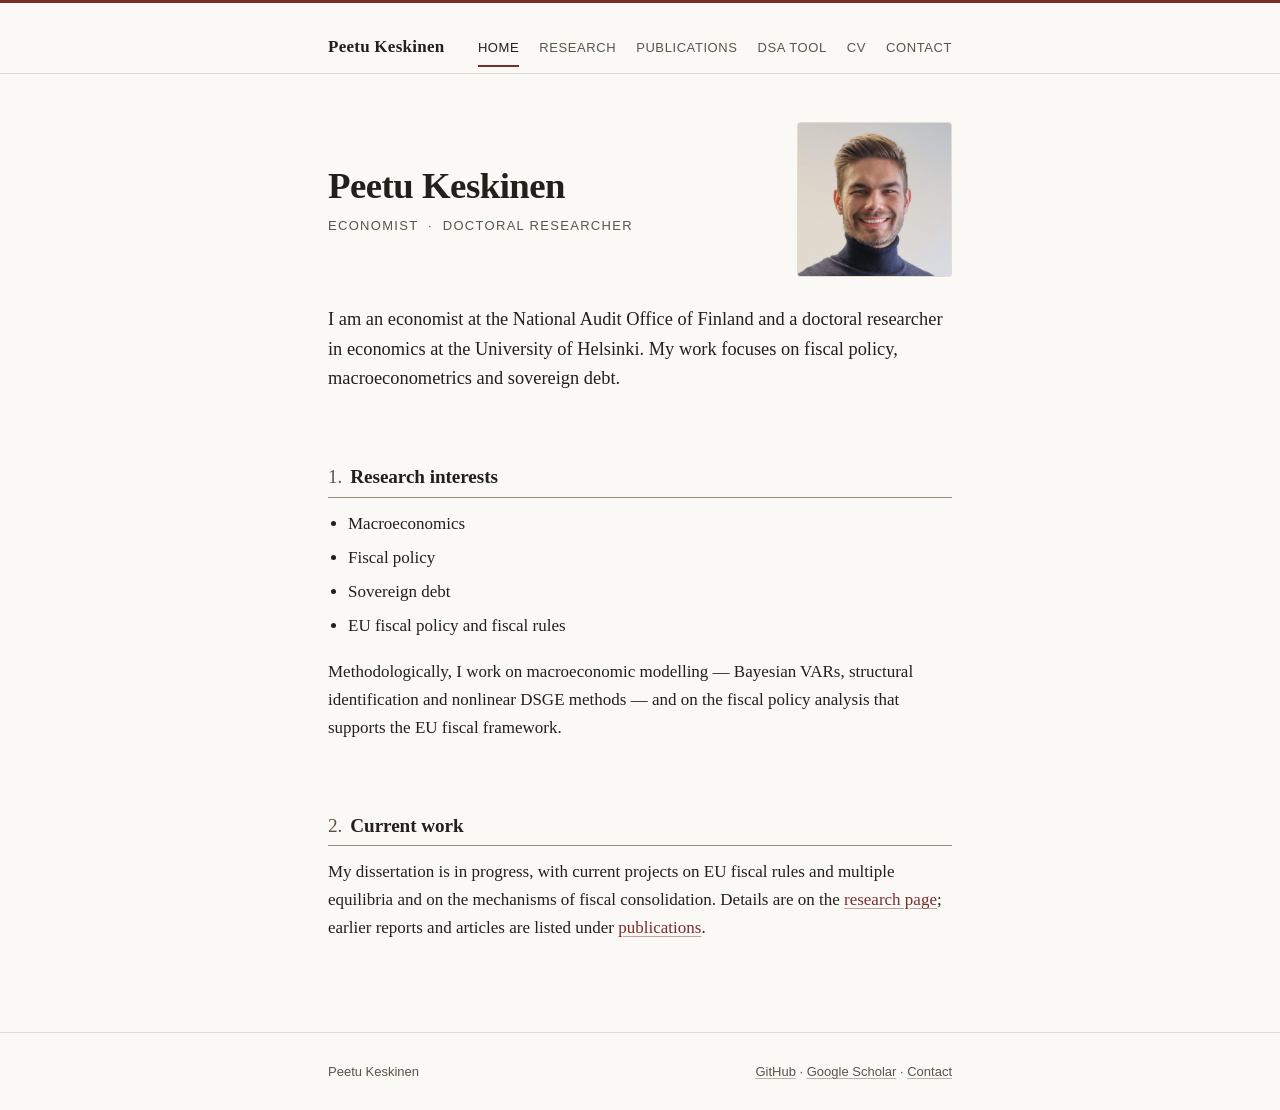
==== commit 8bfe3212: "Add an in-browser DSA calculator under a DSA tool tab Ports the DSA 5.1 MATLAB tool (github.com/peet" ====
--- a/index.html
+++ b/index.html
@@ -87,6 +87,7 @@
         <li><a href="index.html" aria-current="page">Home</a></li>
         <li><a href="research.html">Research</a></li>
         <li><a href="publications.html">Publications</a></li>
+        <li><a href="dsa.html">DSA tool</a></li>
         <li><a href="cv.html">CV</a></li>
         <li><a href="contact.html">Contact</a></li>
       </ul>
--- a/css/style.css
+++ b/css/style.css
@@ -13,7 +13,8 @@
      8. Publication lists     -> .biblio (reusable bibliography pattern)
      9. Utilities
     10. Responsive adjustments
-    11. Print
+    11. DSA calculator       -> dsa.html
+    12. Print
    ========================================================================== */
 
 
@@ -688,7 +689,277 @@
 }
 
 
-/* 11. Print ---------------------------------------------------------------- */
+/* 11. DSA calculator -------------------------------------------------------
+   Used only by dsa.html. The page is wider than the prose measure because it
+   carries a chart and two tables; everything else follows the site tokens, so
+   the calculator inherits light and dark mode without its own palette.
+   -------------------------------------------------------------------------- */
+
+:root {
+  --dsa-line:        var(--accent);   /* the path under the plan   */
+  --dsa-muted-line:  #8c8474;         /* the no-consolidation path */
+  --dsa-alt1:        #3f6b7d;         /* lower SPB                 */
+  --dsa-alt2:        #8a6d1f;         /* adverse r-g               */
+  --dsa-alt3:        #5a5a8a;         /* financial stress          */
+  --dsa-grid:        var(--rule);
+  --dsa-axis:        var(--rule-strong);
+  --dsa-band:        var(--accent);
+  --dsa-shade:       color-mix(in srgb, var(--rule) 45%, transparent);
+}
+
+@media (prefers-color-scheme: dark) {
+  :root {
+    --dsa-muted-line: #8f8677;
+    --dsa-alt1:       #7fb3c4;
+    --dsa-alt2:       #cba85a;
+    --dsa-alt3:       #9a9ad0;
+    --dsa-band:       #c98a84;
+  }
+}
+
+/* Wider container for the calculator page only. */
+.container-wide { max-width: 56rem; }
+
+/* --- controls ------------------------------------------------------------ */
+
+.dsa-form {
+  display: grid;
+  grid-template-columns: repeat(auto-fit, minmax(17rem, 1fr));
+  gap: var(--space-md);
+  align-items: start;
+  margin-bottom: var(--space-md);
+}
+
+.dsa-fieldset {
+  border: 1px solid var(--rule);
+  border-radius: 3px;
+  padding: 0.9rem 1.1rem 1.1rem;
+  margin: 0;
+  min-width: 0;
+}
+
+.dsa-fieldset legend {
+  font-family: var(--sans);
+  font-size: 0.75rem;
+  font-weight: 600;
+  letter-spacing: 0.09em;
+  text-transform: uppercase;
+  color: var(--ink-muted);
+  padding-inline: 0.4rem;
+}
+
+.dsa-control { margin-bottom: 1rem; }
+.dsa-control:last-child { margin-bottom: 0; }
+
+.dsa-control label,
+.dsa-radios label,
+.dsa-checks label {
+  font-family: var(--sans);
+  font-size: 0.875rem;
+  line-height: 1.45;
+}
+
+.dsa-control > label { display: block; margin-bottom: 0.15rem; }
+
+.dsa-control input[type="range"] {
+  width: 100%;
+  accent-color: var(--accent);
+  margin: 0.2rem 0 0.1rem;
+}
+
+.dsa-control select {
+  font-family: var(--sans);
+  font-size: 0.875rem;
+  padding: 0.3rem 0.4rem;
+  width: 100%;
+  background: var(--bg);
+  color: var(--ink);
+  border: 1px solid var(--rule-strong);
+  border-radius: 3px;
+}
+
+.dsa-control output {
+  display: block;
+  font-family: var(--sans);
+  font-size: 0.875rem;
+  font-variant-numeric: tabular-nums;
+  color: var(--ink);
+}
+
+.dsa-radios,
+.dsa-checks { display: flex; flex-direction: column; gap: 0.35rem; }
+
+.dsa-radios input,
+.dsa-checks input { accent-color: var(--accent); margin-right: 0.4rem; }
+
+.dsa-hint {
+  font-family: var(--sans);
+  font-size: 0.8125rem;
+  line-height: 1.5;
+  color: var(--ink-muted);
+  margin: 0.4rem 0 0;
+}
+
+.dsa-advanced {
+  grid-column: 1 / -1;
+  border: 1px solid var(--rule);
+  border-radius: 3px;
+  padding: 0.6rem 1.1rem;
+}
+
+.dsa-advanced summary {
+  font-family: var(--sans);
+  font-size: 0.8125rem;
+  letter-spacing: 0.045em;
+  text-transform: uppercase;
+  color: var(--ink-muted);
+  cursor: pointer;
+}
+
+.dsa-advanced[open] summary { margin-bottom: 0.9rem; }
+
+.dsa-advanced .dsa-control { max-width: 24rem; }
+
+.dsa-button {
+  font-family: var(--sans);
+  font-size: 0.8125rem;
+  letter-spacing: 0.045em;
+  text-transform: uppercase;
+  color: var(--ink);
+  background: var(--bg-inset);
+  border: 1px solid var(--rule-strong);
+  border-radius: 3px;
+  padding: 0.45rem 0.9rem;
+  cursor: pointer;
+}
+
+.dsa-button:hover { border-color: var(--accent); color: var(--accent); }
+
+/* --- headline result ------------------------------------------------------ */
+
+.dsa-headline {
+  background: var(--bg-inset);
+  border-left: 3px solid var(--accent);
+  padding: 1.1rem 1.3rem;
+  margin-bottom: var(--space-md);
+}
+
+.dsa-figure {
+  font-size: 3rem;
+  line-height: 1;
+  font-weight: 600;
+  font-variant-numeric: tabular-nums;
+  margin: 0;
+}
+
+.dsa-figure-unit {
+  font-family: var(--sans);
+  font-size: 0.8125rem;
+  letter-spacing: 0.04em;
+  text-transform: uppercase;
+  color: var(--ink-muted);
+  margin: 0.3rem 0 0.7rem;
+}
+
+.dsa-figure-note {
+  font-family: var(--sans);
+  font-size: 0.875rem;
+  line-height: 1.6;
+  margin: 0;
+}
+
+/* --- chart ---------------------------------------------------------------- */
+
+.dsa-chart svg { width: 100%; height: auto; display: block; }
+
+.dsa-chart-tick {
+  font-family: var(--sans);
+  font-size: 11px;
+  fill: var(--ink-muted);
+}
+
+.dsa-chart-note {
+  font-family: var(--sans);
+  font-size: 10px;
+  letter-spacing: 0.08em;
+  text-transform: uppercase;
+  fill: var(--ink-muted);
+}
+
+.dsa-legend {
+  display: flex;
+  flex-wrap: wrap;
+  gap: 0.2rem 1.1rem;
+  list-style: none;
+  padding: 0;
+  margin: 0.4rem 0 0.6rem;
+  font-family: var(--sans);
+  font-size: 0.8125rem;
+  color: var(--ink-muted);
+}
+
+.dsa-legend li { margin: 0; }
+
+.dsa-key {
+  display: inline-block;
+  width: 0.7rem;
+  height: 0.7rem;
+  border-radius: 2px;
+  margin-right: 0.35rem;
+  vertical-align: baseline;
+}
+
+.dsa-key-band { background: var(--dsa-band); opacity: 0.35; }
+
+.dsa-readout,
+.dsa-status {
+  font-family: var(--sans);
+  font-size: 0.8125rem;
+  color: var(--ink-muted);
+  min-height: 1.4em;
+  margin: 0.2rem 0 0;
+}
+
+/* --- tables --------------------------------------------------------------- */
+
+.dsa-table {
+  width: 100%;
+  border-collapse: collapse;
+  font-family: var(--sans);
+  font-size: 0.875rem;
+  font-variant-numeric: tabular-nums;
+  margin: var(--space-md) 0 0;
+}
+
+.dsa-table caption {
+  text-align: left;
+  font-size: 0.8125rem;
+  color: var(--ink-muted);
+  padding-bottom: 0.45rem;
+}
+
+.dsa-table th,
+.dsa-table td {
+  text-align: left;
+  padding: 0.4rem 0.6rem 0.4rem 0;
+  border-bottom: 1px solid var(--rule);
+}
+
+.dsa-table thead th {
+  font-weight: 600;
+  color: var(--ink-muted);
+  border-bottom: 1px solid var(--rule-strong);
+}
+
+.dsa-table tbody th { font-weight: 500; }
+
+@media (max-width: 34rem) {
+  .dsa-figure { font-size: 2.4rem; }
+  .dsa-table { font-size: 0.8125rem; }
+}
+
+
+/* 12. Print ---------------------------------------------------------------- */
 
 @media print {
   :root { --bg: #fff; --ink: #000; --ink-muted: #333; --link: #000; }
@@ -696,4 +967,9 @@
   .site-nav, .skip-link, .portrait { display: none; }
   a { text-decoration: underline; }
   .entry, .biblio-item { break-inside: avoid; }
-}
+
+  /* On paper the controls are dead weight; the result and chart are not. */
+  .dsa-form, .dsa-button, .dsa-status, .dsa-readout { display: none; }
+  .dsa-headline { border-left-color: #000; }
+  .dsa-chart, .dsa-table { break-inside: avoid; }
+}
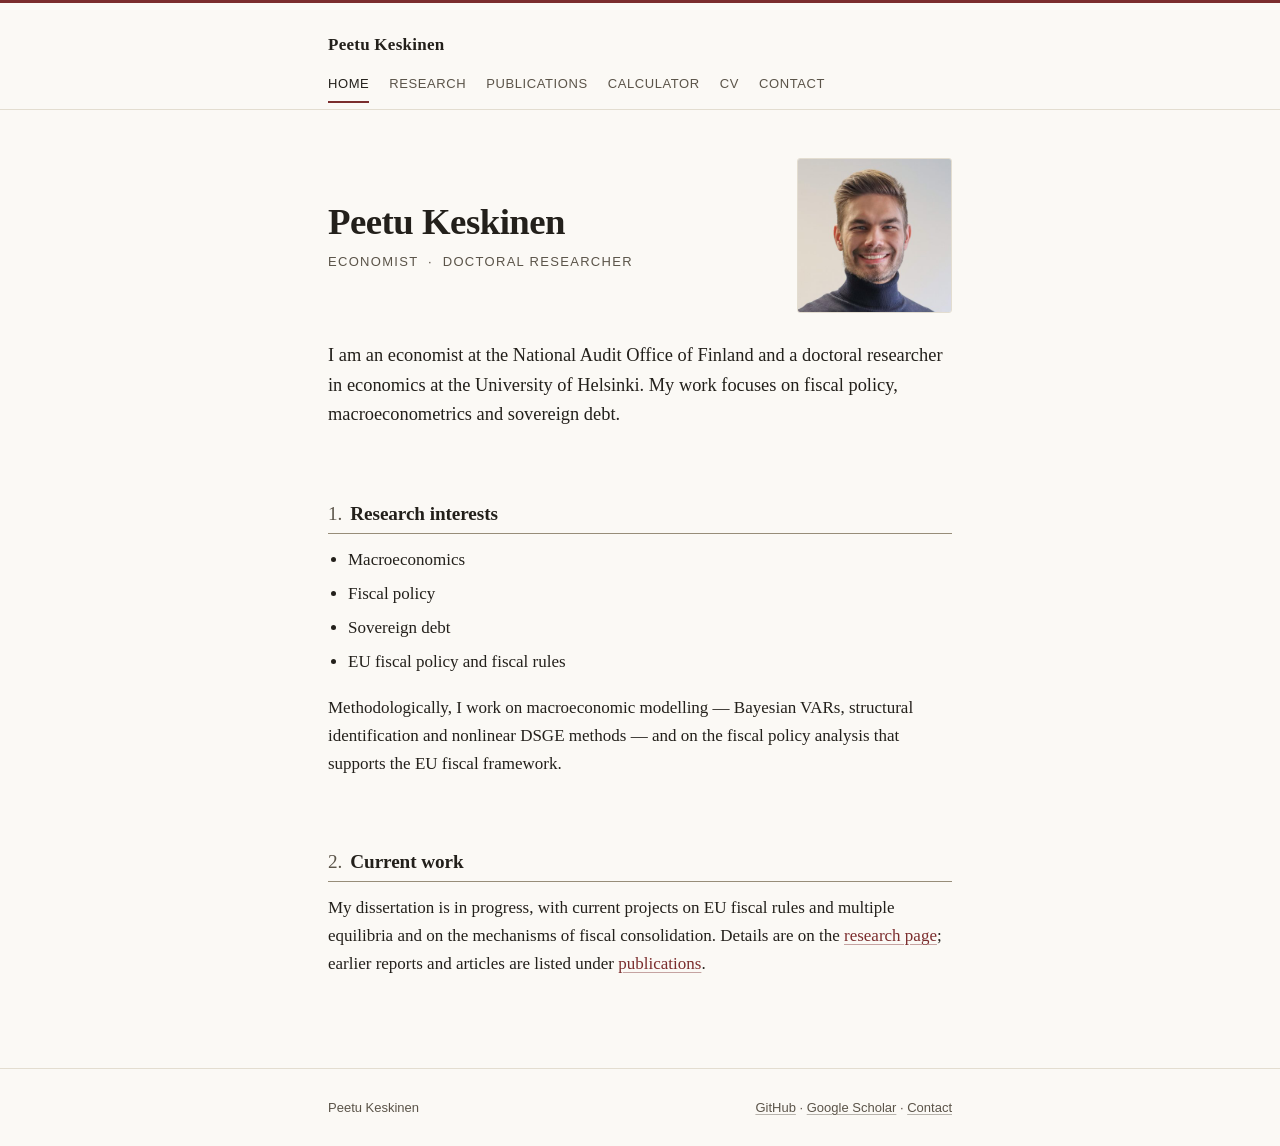
==== commit d5ce65de: "Rename the page: "EU fiscal rules calculator", nav item "Calculator" Two problems with the old names" ====
--- a/index.html
+++ b/index.html
@@ -87,7 +87,7 @@
         <li><a href="index.html" aria-current="page">Home</a></li>
         <li><a href="research.html">Research</a></li>
         <li><a href="publications.html">Publications</a></li>
-        <li><a href="dsa.html">DSA tool</a></li>
+        <li><a href="dsa.html">Calculator</a></li>
         <li><a href="cv.html">CV</a></li>
         <li><a href="contact.html">Contact</a></li>
       </ul>
--- a/css/style.css
+++ b/css/style.css
@@ -690,86 +690,222 @@
 
 
 /* 11. DSA calculator -------------------------------------------------------
-   Used only by dsa.html. The page is wider than the prose measure because it
-   carries a chart and two tables; everything else follows the site tokens, so
-   the calculator inherits light and dark mode without its own palette.
+   Used only by dsa.html. The calculator is a workbench: on a wide screen the
+   controls form a sticky rail beside the chart, on a phone the chart sticks to
+   the top while the controls scroll underneath. Everything follows the site
+   tokens, so light and dark mode come for free.
    -------------------------------------------------------------------------- */
 
 :root {
-  --dsa-line:        var(--accent);   /* the path under the plan   */
-  --dsa-muted-line:  #8c8474;         /* the no-consolidation path */
-  --dsa-alt1:        #3f6b7d;         /* lower SPB                 */
-  --dsa-alt2:        #8a6d1f;         /* adverse r-g               */
-  --dsa-alt3:        #5a5a8a;         /* financial stress          */
+  --dsa-line:        var(--accent);   /* the path under the plan       */
+  --dsa-ref:         #978d79;         /* the reference (ghost) path    */
+  --dsa-muted-line:  #8c8474;         /* the no-consolidation path     */
+  --dsa-alt1:        #3f6b7d;         /* lower SPB                     */
+  --dsa-alt2:        #8a6d1f;         /* adverse r-g                   */
+  --dsa-alt3:        #5a5a8a;         /* financial stress              */
   --dsa-grid:        var(--rule);
   --dsa-axis:        var(--rule-strong);
   --dsa-band:        var(--accent);
-  --dsa-shade:       color-mix(in srgb, var(--rule) 45%, transparent);
+  --dsa-shade:       #ece7da;         /* plan window backdrop          */
 }
 
 @media (prefers-color-scheme: dark) {
   :root {
+    --dsa-ref:        #9a9284;
     --dsa-muted-line: #8f8677;
     --dsa-alt1:       #7fb3c4;
     --dsa-alt2:       #cba85a;
     --dsa-alt3:       #9a9ad0;
     --dsa-band:       #c98a84;
+    --dsa-shade:      #2a2620;
   }
 }
 
-/* Wider container for the calculator page only. */
-.container-wide { max-width: 56rem; }
+/* Wider container for the calculator page; prose sections keep the measure. */
+.container-wide { max-width: 62rem; }
+
+/* The scripts hide and show pieces with the hidden attribute; make sure no
+   display rule below can override it. */
+.dsa-workbench [hidden] { display: none !important; }
+.container-wide .dsa-intro,
+.container-wide .dsa-prose { max-width: var(--measure); }
+
+/* --- workbench layout ---------------------------------------------------- */
+
+.dsa-workbench { display: block; }
+
+@media (min-width: 64rem) {
+  .dsa-workbench {
+    display: grid;
+    grid-template-columns: 19rem minmax(0, 1fr);
+    column-gap: 2.5rem;
+    align-items: start;
+  }
+  .dsa-controls {
+    grid-column: 1;
+    grid-row: 1 / span 2;
+    position: sticky;
+    top: 1rem;
+  }
+  .dsa-stage { grid-column: 2; grid-row: 1; }
+  .dsa-rules-panel { grid-column: 2; grid-row: 2; }
+}
+
+/* Narrow screens: the chart stays in view while the controls scroll. */
+@media (max-width: 63.99rem) {
+  .dsa-stage {
+    position: sticky;
+    top: 0;
+    z-index: 2;
+    background: var(--bg);
+    border-bottom: 1px solid var(--rule);
+    padding: 0.25rem 0 0.4rem;
+    margin-bottom: 1rem;
+  }
+}
+
+@media (max-width: 63.99rem) and (max-height: 760px) {
+  .dsa-stage { position: static; }
+}
 
 /* --- controls ------------------------------------------------------------ */
 
-.dsa-form {
-  display: grid;
-  grid-template-columns: repeat(auto-fit, minmax(17rem, 1fr));
-  gap: var(--space-md);
-  align-items: start;
-  margin-bottom: var(--space-md);
-}
-
-.dsa-fieldset {
-  border: 1px solid var(--rule);
-  border-radius: 3px;
-  padding: 0.9rem 1.1rem 1.1rem;
-  margin: 0;
-  min-width: 0;
-}
-
-.dsa-fieldset legend {
-  font-family: var(--sans);
-  font-size: 0.75rem;
+.dsa-eyebrow {
+  font-family: var(--sans);
+  font-size: 0.72rem;
   font-weight: 600;
   letter-spacing: 0.09em;
   text-transform: uppercase;
   color: var(--ink-muted);
-  padding-inline: 0.4rem;
-}
-
-.dsa-control { margin-bottom: 1rem; }
-.dsa-control:last-child { margin-bottom: 0; }
-
-.dsa-control label,
-.dsa-radios label,
-.dsa-checks label {
+  margin: 0 0 0.5rem;
+}
+
+.dsa-eyebrow-note {
+  font-weight: 400;
+  letter-spacing: 0.02em;
+  text-transform: none;
+  margin-left: 0.4rem;
+}
+
+.dsa-group {
+  padding: 0.7rem 0 0.55rem;
+  border-top: 1px solid var(--rule);
+}
+
+.dsa-presets {
+  display: flex;
+  flex-wrap: wrap;
+  align-items: center;
+  gap: 0.35rem;
+  margin: 0 0 0.85rem;
+  font-family: var(--sans);
+}
+
+.dsa-presets-label {
+  font-size: 0.72rem;
+  font-weight: 600;
+  letter-spacing: 0.09em;
+  text-transform: uppercase;
+  color: var(--ink-muted);
+  margin-right: 0.15rem;
+}
+
+.dsa-presets button {
+  font-family: var(--sans);
+  font-size: 0.75rem;
+  line-height: 1.2;
+  color: var(--ink);
+  background: transparent;
+  border: 1px solid var(--rule-strong);
+  border-radius: 999px;
+  padding: 0.28rem 0.65rem;
+  cursor: pointer;
+}
+
+.dsa-presets button:hover { border-color: var(--accent); color: var(--accent); }
+
+.dsa-presets button[aria-pressed="true"] {
+  background: var(--accent);
+  border-color: var(--accent);
+  color: var(--bg);
+}
+
+.dsa-presets button:focus-visible,
+.dsa-button:focus-visible {
+  outline: 2px solid var(--focus);
+  outline-offset: 2px;
+}
+
+.dsa-control { margin: 0.4rem 0 0.75rem; }
+.dsa-control:last-child { margin-bottom: 0.2rem; }
+
+.dsa-control-head {
+  display: flex;
+  justify-content: space-between;
+  align-items: baseline;
+  gap: 0.5rem;
   font-family: var(--sans);
   font-size: 0.875rem;
-  line-height: 1.45;
-}
-
-.dsa-control > label { display: block; margin-bottom: 0.15rem; }
-
-.dsa-control input[type="range"] {
+  line-height: 1.4;
+}
+
+.dsa-control-head output {
+  font-variant-numeric: tabular-nums;
+  font-weight: 600;
+  white-space: nowrap;
+}
+
+/* A control that has left the baseline: accent value, dot before the label. */
+.dsa-control.is-changed .dsa-control-head output { color: var(--accent); }
+
+.dsa-control.is-changed .dsa-control-head label::before,
+.dsa-control.is-changed > label::before,
+.dsa-advanced.is-changed > summary::before,
+#plan-control.is-changed .dsa-eyebrow::before {
+  content: "";
+  display: inline-block;
+  width: 0.42rem;
+  height: 0.42rem;
+  border-radius: 50%;
+  background: var(--accent);
+  margin-right: 0.4rem;
+  vertical-align: 0.1em;
+}
+
+.dsa-track { position: relative; padding-bottom: 0.5rem; }
+
+.dsa-track input[type="range"] {
+  display: block;
   width: 100%;
+  margin: 0.2rem 0 0;
   accent-color: var(--accent);
-  margin: 0.2rem 0 0.1rem;
+}
+
+/* Baseline tick under the track, at the default value's position. The
+   16px accounts for the thumb's travel inside the track. */
+.dsa-track::after {
+  content: "";
+  position: absolute;
+  bottom: 0;
+  left: calc(8px + var(--base-pct, 0.5) * (100% - 16px));
+  width: 0;
+  height: 0;
+  border-left: 4px solid transparent;
+  border-right: 4px solid transparent;
+  border-bottom: 5px solid var(--rule-strong);
+  transform: translateX(-4px);
+}
+
+.dsa-control > label {
+  display: block;
+  font-family: var(--sans);
+  font-size: 0.875rem;
+  margin-bottom: 0.15rem;
 }
 
 .dsa-control select {
   font-family: var(--sans);
-  font-size: 0.875rem;
+  font-size: 0.8125rem;
   padding: 0.3rem 0.4rem;
   width: 100%;
   background: var(--bg);
@@ -778,74 +914,122 @@
   border-radius: 3px;
 }
 
-.dsa-control output {
+.dsa-hint {
+  font-family: var(--sans);
+  font-size: 0.75rem;
+  line-height: 1.45;
+  color: var(--ink-muted);
+  margin: 0.15rem 0 0;
+}
+
+/* Segmented plan toggle: native radios kept, visually hidden. */
+.dsa-seg {
+  display: flex;
+  border: 1px solid var(--rule-strong);
+  border-radius: 3px;
+  overflow: hidden;
+}
+
+.dsa-seg-option { flex: 1 1 0; margin: 0; }
+
+.dsa-seg-option span {
   display: block;
-  font-family: var(--sans);
-  font-size: 0.875rem;
-  font-variant-numeric: tabular-nums;
-  color: var(--ink);
-}
-
-.dsa-radios,
-.dsa-checks { display: flex; flex-direction: column; gap: 0.35rem; }
-
-.dsa-radios input,
-.dsa-checks input { accent-color: var(--accent); margin-right: 0.4rem; }
-
-.dsa-hint {
-  font-family: var(--sans);
-  font-size: 0.8125rem;
-  line-height: 1.5;
-  color: var(--ink-muted);
-  margin: 0.4rem 0 0;
-}
+  text-align: center;
+  padding: 0.4rem 0.5rem;
+  font-family: var(--sans);
+  font-size: 0.8125rem;
+  color: var(--ink-muted);
+  cursor: pointer;
+}
+
+.dsa-seg-option + .dsa-seg-option span { border-left: 1px solid var(--rule-strong); }
+.dsa-seg-option span:hover { color: var(--ink); }
+.dsa-seg-option input:checked + span { background: var(--accent); color: var(--bg); }
+.dsa-seg-option input:focus-visible + span { outline: 2px solid var(--focus); outline-offset: -2px; }
+
+.dsa-checks {
+  display: grid;
+  grid-template-columns: repeat(auto-fit, minmax(10rem, 1fr));
+  gap: 0.3rem 0.6rem;
+}
+
+.dsa-checks label {
+  font-family: var(--sans);
+  font-size: 0.8125rem;
+  line-height: 1.4;
+}
+
+.dsa-checks input { accent-color: var(--accent); margin-right: 0.35rem; }
 
 .dsa-advanced {
-  grid-column: 1 / -1;
-  border: 1px solid var(--rule);
-  border-radius: 3px;
-  padding: 0.6rem 1.1rem;
-}
-
-.dsa-advanced summary {
-  font-family: var(--sans);
-  font-size: 0.8125rem;
-  letter-spacing: 0.045em;
+  border-top: 1px solid var(--rule);
+  padding: 0.7rem 0 0.4rem;
+}
+
+.dsa-advanced summary,
+.dsa-numbers summary {
+  font-family: var(--sans);
+  font-size: 0.75rem;
+  font-weight: 600;
+  letter-spacing: 0.09em;
   text-transform: uppercase;
   color: var(--ink-muted);
   cursor: pointer;
 }
 
-.dsa-advanced[open] summary { margin-bottom: 0.9rem; }
-
-.dsa-advanced .dsa-control { max-width: 24rem; }
+.dsa-advanced[open] summary { margin-bottom: 0.7rem; }
+.dsa-advanced .dsa-checks { margin-top: 0.5rem; }
+
+.dsa-buttons {
+  display: flex;
+  gap: 0.5rem;
+  margin: 0.9rem 0 0.4rem;
+}
 
 .dsa-button {
   font-family: var(--sans);
-  font-size: 0.8125rem;
+  font-size: 0.75rem;
   letter-spacing: 0.045em;
   text-transform: uppercase;
   color: var(--ink);
   background: var(--bg-inset);
   border: 1px solid var(--rule-strong);
   border-radius: 3px;
-  padding: 0.45rem 0.9rem;
+  padding: 0.45rem 0.8rem;
   cursor: pointer;
 }
 
 .dsa-button:hover { border-color: var(--accent); color: var(--accent); }
-
-/* --- headline result ------------------------------------------------------ */
+.dsa-button[aria-pressed="true"] { background: var(--accent); border-color: var(--accent); color: var(--bg); }
+
+/* The stage releases its sticky position when it would crowd the controls. */
+.dsa-stage.is-too-tall { position: static; }
+
+/* Explainer inside a secondary <details>: prose measure, not a caption. */
+.dsa-explainer {
+  max-width: var(--measure);
+  font-size: 0.8125rem;
+  margin-bottom: 0.7rem;
+}
+
+#dsa-expenditure-details .dsa-chart { max-width: 34rem; }
+
+/* --- headline ------------------------------------------------------------- */
 
 .dsa-headline {
+  display: grid;
+  grid-template-columns: auto minmax(0, 1fr);
+  column-gap: 1.25rem;
+  row-gap: 0.15rem;
+  align-items: end;
   background: var(--bg-inset);
   border-left: 3px solid var(--accent);
-  padding: 1.1rem 1.3rem;
-  margin-bottom: var(--space-md);
+  padding: 0.8rem 1rem 0.7rem;
+  margin-bottom: 0.7rem;
 }
 
 .dsa-figure {
-  font-size: 3rem;
+  font-size: 2.6rem;
   line-height: 1;
   font-weight: 600;
   font-variant-numeric: tabular-nums;
@@ -854,51 +1038,92 @@
 
 .dsa-figure-unit {
   font-family: var(--sans);
-  font-size: 0.8125rem;
+  font-size: 0.72rem;
   letter-spacing: 0.04em;
   text-transform: uppercase;
   color: var(--ink-muted);
-  margin: 0.3rem 0 0.7rem;
-}
-
-.dsa-figure-note {
-  font-family: var(--sans);
-  font-size: 0.875rem;
-  line-height: 1.6;
+  margin: 0.25rem 0 0;
+  white-space: nowrap;
+}
+
+.dsa-headline-side { padding-bottom: 0.1rem; min-width: 0; }
+
+.dsa-delta {
+  display: inline-block;
+  font-family: var(--sans);
+  font-size: 0.8125rem;
+  font-weight: 600;
+  color: var(--accent);
+  border: 1px solid currentColor;
+  border-radius: 999px;
+  padding: 0.1rem 0.55rem;
+  margin: 0 0 0.3rem;
+}
+
+.dsa-binding {
+  font-family: var(--sans);
+  font-size: 0.8125rem;
+  line-height: 1.45;
   margin: 0;
 }
 
-/* --- chart ---------------------------------------------------------------- */
-
-.dsa-chart svg { width: 100%; height: auto; display: block; }
-
-.dsa-chart-tick {
-  font-family: var(--sans);
-  font-size: 11px;
-  fill: var(--ink-muted);
-}
-
-.dsa-chart-note {
-  font-family: var(--sans);
-  font-size: 10px;
-  letter-spacing: 0.08em;
-  text-transform: uppercase;
-  fill: var(--ink-muted);
-}
-
-.dsa-legend {
+.dsa-was { color: var(--ink-muted); }
+
+/* At the baseline the chip reads "= baseline" in the muted colour, so the
+   headline keeps its shape when a change makes it turn accent. */
+.dsa-delta.is-neutral { color: var(--ink-muted); }
+
+.dsa-floors {
+  font-family: var(--sans);
+  font-size: 0.78rem;
+  line-height: 1.45;
+  color: var(--ink-muted);
+  margin: 0.3rem 0 0;
+}
+
+.dsa-headline-main > .dsa-eyebrow { margin-bottom: 0.2rem; }
+
+/* The euro restatement: what the adjustment is worth in the unit public
+   debate uses. */
+.dsa-euro {
+  grid-column: 1 / -1;
+  font-family: var(--sans);
+  font-size: 0.85rem;
+  line-height: 1.5;
+  font-weight: 600;
+  margin: 0.5rem 0 0;
+  padding-top: 0.45rem;
+  border-top: 1px solid var(--rule);
+}
+
+.dsa-stats {
+  grid-column: 1 / -1;
   display: flex;
   flex-wrap: wrap;
-  gap: 0.2rem 1.1rem;
-  list-style: none;
-  padding: 0;
-  margin: 0.4rem 0 0.6rem;
-  font-family: var(--sans);
-  font-size: 0.8125rem;
-  color: var(--ink-muted);
-}
-
-.dsa-legend li { margin: 0; }
+  gap: 0.15rem 1.3rem;
+  margin: 0.45rem 0 0;
+  padding-top: 0.45rem;
+  border-top: 1px solid var(--rule);
+  font-family: var(--sans);
+  font-size: 0.78rem;
+}
+
+.dsa-stats div { display: flex; gap: 0.4rem; align-items: baseline; }
+.dsa-stats dt { color: var(--ink-muted); }
+.dsa-stats dd { margin: 0; font-weight: 600; font-variant-numeric: tabular-nums; }
+
+/* --- chart ---------------------------------------------------------------- */
+
+.dsa-chart svg { width: 100%; height: auto; display: block; }
+
+.dsa-readout,
+.dsa-refline {
+  font-family: var(--sans);
+  font-size: 0.78rem;
+  color: var(--ink-muted);
+  min-height: 1.3em;
+  margin: 0.15rem 0 0;
+}
 
 .dsa-key {
   display: inline-block;
@@ -906,21 +1131,25 @@
   height: 0.7rem;
   border-radius: 2px;
   margin-right: 0.35rem;
-  vertical-align: baseline;
-}
-
-.dsa-key-band { background: var(--dsa-band); opacity: 0.35; }
-
-.dsa-readout,
-.dsa-status {
-  font-family: var(--sans);
-  font-size: 0.8125rem;
-  color: var(--ink-muted);
-  min-height: 1.4em;
-  margin: 0.2rem 0 0;
-}
-
-/* --- tables --------------------------------------------------------------- */
+  vertical-align: -0.05em;
+}
+
+.dsa-key-ref { background: var(--dsa-ref); height: 0.2rem; vertical-align: 0.2em; }
+.dsa-refline.is-off .dsa-key-ref { visibility: hidden; }
+
+.dsa-table-ref { color: var(--ink-muted); font-weight: 400; }
+
+.dsa-rules-panel { margin-top: 1.1rem; }
+.dsa-rules svg { width: 100%; height: auto; display: block; }
+
+/* --- numbers -------------------------------------------------------------- */
+
+.dsa-numbers { margin-top: 1.5rem; }
+
+/* The year table gained a column; let it scroll rather than squeeze on a phone. */
+.dsa-numbers .dsa-table { display: block; overflow-x: auto; }
+@media (min-width: 46rem) { .dsa-numbers .dsa-table { display: table; } }
+.dsa-numbers[open] summary { margin-bottom: 0.4rem; }
 
 .dsa-table {
   width: 100%;
@@ -928,7 +1157,7 @@
   font-family: var(--sans);
   font-size: 0.875rem;
   font-variant-numeric: tabular-nums;
-  margin: var(--space-md) 0 0;
+  margin: 0.4rem 0 0;
 }
 
 .dsa-table caption {
@@ -953,8 +1182,22 @@
 
 .dsa-table tbody th { font-weight: 500; }
 
-@media (max-width: 34rem) {
-  .dsa-figure { font-size: 2.4rem; }
+/* --- phone ---------------------------------------------------------------- */
+
+@media (max-width: 40rem) {
+  /* One column: the figure and its unit on a line, the binding rule under it. */
+  .dsa-headline { display: block; padding: 0.5rem 0.75rem 0.45rem; }
+  .dsa-headline-main { display: flex; flex-wrap: wrap; align-items: baseline; gap: 0.15rem 0.6rem; }
+  .dsa-headline-main > .dsa-eyebrow { flex-basis: 100%; margin: 0; }
+  .dsa-figure { font-size: 1.9rem; }
+  .dsa-figure-unit { font-size: 0.64rem; margin: 0; white-space: normal; }
+  .dsa-headline-side { margin-top: 0.2rem; }
+  .dsa-delta { font-size: 0.72rem; margin: 0 0.4rem 0.1rem 0; padding: 0.05rem 0.45rem; }
+  .dsa-binding { font-size: 0.74rem; display: inline; }
+  .dsa-stats { font-size: 0.7rem; gap: 0.05rem 0.8rem; margin-top: 0.3rem; padding-top: 0.3rem; }
+  .dsa-euro { font-size: 0.78rem; margin-top: 0.4rem; padding-top: 0.35rem; }
+  .dsa-readout { display: none; }
+  .dsa-refline { font-size: 0.7rem; }
   .dsa-table { font-size: 0.8125rem; }
 }
 
@@ -969,7 +1212,8 @@
   .entry, .biblio-item { break-inside: avoid; }
 
   /* On paper the controls are dead weight; the result and chart are not. */
-  .dsa-form, .dsa-button, .dsa-status, .dsa-readout { display: none; }
+  .dsa-controls, .dsa-button, .dsa-readout, .dsa-presets { display: none; }
+  .dsa-stage { position: static; }
   .dsa-headline { border-left-color: #000; }
   .dsa-chart, .dsa-table { break-inside: avoid; }
 }
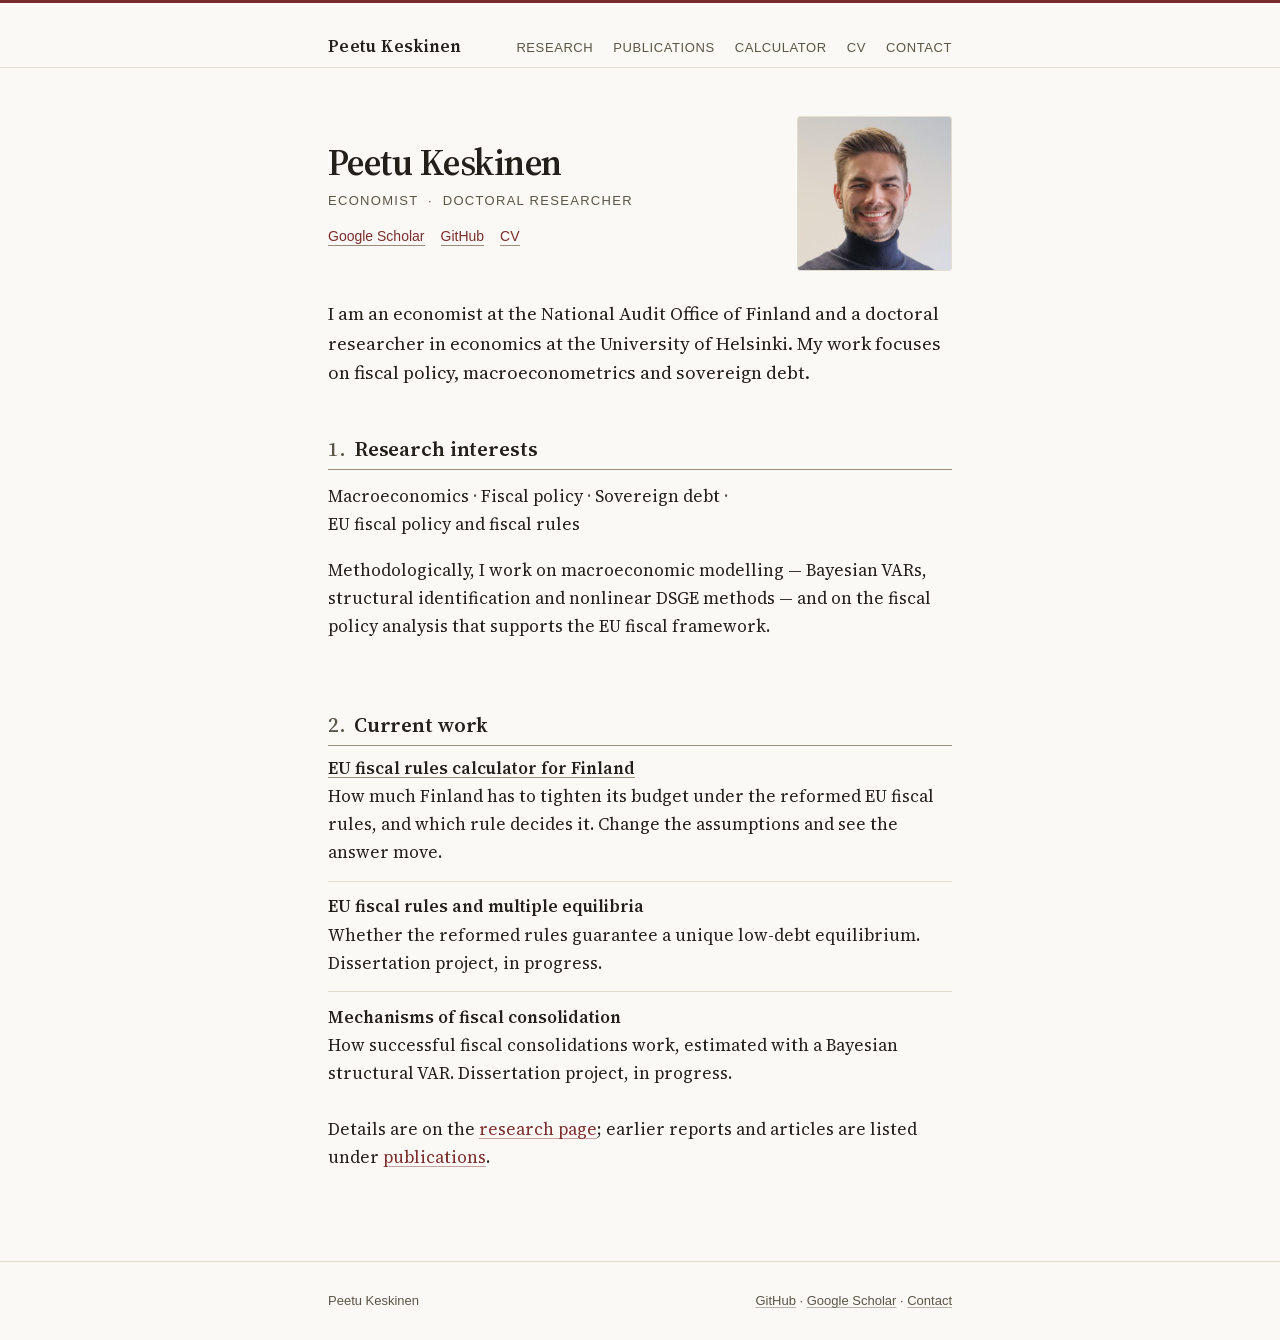
==== commit 5f55d585: "Refine the site's look across all pages Site-wide: self-hosted Source Serif 4 (OFL) so every browser" ====
--- a/index.html
+++ b/index.html
@@ -3,6 +3,7 @@
 <head>
 <meta charset="utf-8">
 <meta name="viewport" content="width=device-width, initial-scale=1">
+<meta name="color-scheme" content="light dark">
 <title>Peetu Keskinen — Economist and Doctoral Researcher</title>
 <meta name="description" content="Peetu Keskinen is an economist at the National Audit Office of Finland and a doctoral researcher in economics at the University of Helsinki, working on fiscal policy, macroeconometrics and sovereign debt.">
 <meta name="author" content="Peetu Keskinen">
@@ -20,7 +21,8 @@
 <meta name="twitter:image" content="https://peetukeskinen.github.io/assets/portrait.jpg">
 
 <link rel="icon" href="assets/favicon.svg" type="image/svg+xml">
-<link rel="stylesheet" href="css/style.css">
+<link rel="preload" href="assets/fonts/source-serif-4-normal-latin.woff2" as="font" type="font/woff2" crossorigin>
+<link rel="stylesheet" href="css/style.css?v=2026-09-26a">
 <script type="application/ld+json">
 {
   "@context": "https://schema.org",
@@ -81,10 +83,9 @@
 
 <header class="site-header">
   <div class="container">
-    <p class="site-title"><a href="index.html">Peetu Keskinen</a></p>
+    <p class="site-title"><a href="index.html" aria-current="page">Peetu Keskinen</a></p>
     <nav class="site-nav" aria-label="Main">
       <ul>
-        <li><a href="index.html" aria-current="page">Home</a></li>
         <li><a href="research.html">Research</a></li>
         <li><a href="publications.html">Publications</a></li>
         <li><a href="dsa.html">Calculator</a></li>
@@ -102,6 +103,11 @@
       <div class="identity-text">
         <h1>Peetu Keskinen</h1>
         <p class="role">Economist &nbsp;·&nbsp; Doctoral Researcher</p>
+        <ul class="entry-links quick-links" aria-label="Profiles">
+          <li><a href="https://scholar.google.com/citations?user=zKnmVV0AAAAJ">Google Scholar</a></li>
+          <li><a href="https://github.com/peetukeskinen">GitHub</a></li>
+          <li><a href="cv.html">CV</a></li>
+        </ul>
       </div>
 
       <!-- Portrait: save the photo as assets/portrait.jpg and it appears here.
@@ -121,7 +127,7 @@
 
     <section aria-labelledby="interests">
       <h2 id="interests">Research interests</h2>
-      <ul>
+      <ul class="inline-list">
         <li>Macroeconomics</li>
         <li>Fiscal policy</li>
         <li>Sovereign debt</li>
@@ -136,11 +142,33 @@
 
     <section aria-labelledby="current">
       <h2 id="current">Current work</h2>
+      <div class="entries-compact">
+        <article class="entry">
+          <h3 class="entry-title"><a href="dsa.html">EU fiscal rules calculator for Finland</a></h3>
+          <p class="entry-abstract">
+            How much Finland has to tighten its budget under the reformed EU fiscal
+            rules, and which rule decides it. Change the assumptions and see the
+            answer move.
+          </p>
+        </article>
+        <article class="entry">
+          <h3 class="entry-title">EU fiscal rules and multiple equilibria</h3>
+          <p class="entry-abstract">
+            Whether the reformed rules guarantee a unique low-debt equilibrium.
+            Dissertation project, in progress.
+          </p>
+        </article>
+        <article class="entry">
+          <h3 class="entry-title">Mechanisms of fiscal consolidation</h3>
+          <p class="entry-abstract">
+            How successful fiscal consolidations work, estimated with a Bayesian
+            structural VAR. Dissertation project, in progress.
+          </p>
+        </article>
+      </div>
       <p>
-        My dissertation is in progress, with current projects on EU fiscal rules and
-        multiple equilibria and on the mechanisms of fiscal consolidation. Details are
-        on the <a href="research.html">research page</a>; earlier reports and articles
-        are listed under <a href="publications.html">publications</a>.
+        Details are on the <a href="research.html">research page</a>; earlier reports
+        and articles are listed under <a href="publications.html">publications</a>.
       </p>
     </section>
 
--- a/css/style.css
+++ b/css/style.css
@@ -20,7 +20,49 @@
 
 /* 1. Tokens ---------------------------------------------------------------- */
 
+/* Source Serif 4 (SIL Open Font License, assets/fonts/OFL.txt), self-hosted so
+   every browser shows the same face. Variable in weight and optical size, with
+   real lining and tabular figures. Latin-ext loads only when a page uses it. */
+@font-face {
+  font-family: "Source Serif 4";
+  font-style: normal;
+  font-weight: 400 700;
+  font-display: swap;
+  src: url("../assets/fonts/source-serif-4-normal-latin.woff2") format("woff2");
+  unicode-range: U+0000-00FF, U+0131, U+0152-0153, U+02BB-02BC, U+02C6, U+02DA, U+02DC, U+0304, U+0308, U+0329, U+2000-206F, U+20AC, U+2122, U+2191, U+2193, U+2212, U+2215, U+FEFF, U+FFFD;
+}
+
+@font-face {
+  font-family: "Source Serif 4";
+  font-style: normal;
+  font-weight: 400 700;
+  font-display: swap;
+  src: url("../assets/fonts/source-serif-4-normal-latin-ext.woff2") format("woff2");
+  unicode-range: U+0100-02BA, U+02BD-02C5, U+02C7-02CC, U+02CE-02D7, U+02DD-02FF, U+0304, U+0308, U+0329, U+1D00-1DBF, U+1E00-1E9F, U+1EF2-1EFF, U+2020, U+20A0-20AB, U+20AD-20C0, U+2113, U+2C60-2C7F, U+A720-A7FF;
+}
+
+@font-face {
+  font-family: "Source Serif 4";
+  font-style: italic;
+  font-weight: 400 700;
+  font-display: swap;
+  src: url("../assets/fonts/source-serif-4-italic-latin.woff2") format("woff2");
+  unicode-range: U+0000-00FF, U+0131, U+0152-0153, U+02BB-02BC, U+02C6, U+02DA, U+02DC, U+0304, U+0308, U+0329, U+2000-206F, U+20AC, U+2122, U+2191, U+2193, U+2212, U+2215, U+FEFF, U+FFFD;
+}
+
+@font-face {
+  font-family: "Source Serif 4";
+  font-style: italic;
+  font-weight: 400 700;
+  font-display: swap;
+  src: url("../assets/fonts/source-serif-4-italic-latin-ext.woff2") format("woff2");
+  unicode-range: U+0100-02BA, U+02BD-02C5, U+02C7-02CC, U+02CE-02D7, U+02DD-02FF, U+0304, U+0308, U+0329, U+1D00-1DBF, U+1E00-1E9F, U+1EF2-1EFF, U+2020, U+20A0-20AB, U+20AD-20C0, U+2113, U+2C60-2C7F, U+A720-A7FF;
+}
+
 :root {
+  /* Native controls, scrollbars and the canvas follow the colour scheme too. */
+  color-scheme: light dark;
+
   /* Warm paper palette: cream ground, warm ink, muted oxblood accent.
      Contrast on --bg: ink 15.4:1, muted 7.1:1, link 8.9:1 — all AAA.
      --rule-strong is 3.1:1, the non-text threshold for borders. */
@@ -35,10 +77,11 @@
   --focus:         #7b2d2d;
   --accent:        #7b2d2d;
 
-  --serif: ui-serif, Georgia, "Iowan Old Style", "Times New Roman", Times, serif;
+  --serif: "Source Serif 4", Georgia, "Times New Roman", Times, serif;
   --sans:  -apple-system, BlinkMacSystemFont, "Segoe UI", Helvetica, Arial, sans-serif;
 
   --measure:   42rem;   /* readable line length for prose            */
+  --label-col: 9rem;    /* date gutter on the CV, label column of .facts */
   --gutter:    1.5rem;
   --space-sm:  0.75rem;
   --space-md:  1.75rem;
@@ -110,8 +153,8 @@
 }
 
 h2 {
-  font-size: 1.2rem;
-  letter-spacing: -0.004em;
+  font-size: 1.3rem;
+  letter-spacing: -0.006em;
   margin-top: var(--space-xl);
   padding-bottom: 0.45rem;
   border-bottom: 1px solid var(--rule-strong);
@@ -133,7 +176,9 @@
 
 /* First heading after a page intro should not push down as far. */
 h1 + h2,
-.page-intro + section h2 { margin-top: var(--space-lg); }
+h1 + section h2,
+.page-intro + section h2,
+.lead + section h2 { margin-top: var(--space-lg); }
 
 h3 {
   font-size: 1.0625rem;
@@ -169,7 +214,9 @@
   text-decoration-color: currentColor;
 }
 
-a:focus-visible {
+/* One focus ring for everything a keyboard can reach, in the site's colour
+   rather than each browser's default. */
+:where(a, button, input, select, textarea, summary):focus-visible {
   outline: 2px solid var(--focus);
   outline-offset: 2px;
   border-radius: 2px;
@@ -235,7 +282,7 @@
   flex-wrap: wrap;
   align-items: baseline;
   justify-content: space-between;
-  gap: 0.5rem var(--space-md);
+  gap: 0.5rem 1.25rem;
 }
 
 .site-title {
@@ -257,6 +304,8 @@
   margin: 0;
   padding: 0;
 }
+
+.site-nav li { margin: 0; }
 
 .site-nav a {
   display: inline-block;
@@ -330,6 +379,24 @@
   margin: 0;
 }
 
+/* The links a visitor most often wants, straight under the name. Styled as
+   .entry-links, which it extends. */
+.identity .quick-links { margin-top: 0.85rem; font-size: 0.875rem; }
+
+/* A short list set as one run of text, with middots between the items. The
+   dot stays with the item before it, so a wrapped line never starts with one. */
+.inline-list { list-style: none; padding: 0; }
+.inline-list li { display: inline; margin: 0; white-space: nowrap; }
+.inline-list li:not(:last-child)::after { content: "\00a0·"; color: var(--ink-muted); }
+
+/* Project entries on the home page: the research-page pattern, tighter. */
+.entries-compact .entry { padding-top: 0.9rem; }
+.entries-compact .entry:first-of-type { padding-top: 0; }
+.entries-compact .entry + .entry { margin-top: 0.9rem; }
+.entries-compact .entry-title { margin-bottom: 0.2rem; }
+.entries-compact .entry-abstract { margin-bottom: 0; }
+.entries-compact + p { margin-top: var(--space-md); }
+
 /* Portrait. Hidden automatically until assets/portrait.jpg exists — see the
    onerror attribute in index.html — so a missing file never shows as broken. */
 .portrait {
@@ -350,10 +417,14 @@
 
 .page-intro { color: var(--ink-muted); margin-bottom: var(--space-md); }
 
-/* Label/value rows — contact details, CV facts. */
+/* A closing line after the last section of a page, e.g. references on the CV. */
+.cv-closing { margin-top: var(--space-lg); }
+
+/* Label/value rows — contact details, CV facts. The label column matches the
+   CV's date gutter, so every label/value pair on the site shares one axis. */
 .facts {
   display: grid;
-  grid-template-columns: minmax(6.5rem, max-content) 1fr;
+  grid-template-columns: var(--label-col) 1fr;
   gap: 0.55rem 1.25rem;
   margin: 0 0 1.05em;
 }
@@ -479,11 +550,13 @@
 
 /* 8. Bibliography ----------------------------------------------------------
    One entry = one <li class="biblio-item">, separated by a hairline rule so
-   it is always clear where an entry starts and ends.
-
-   Line 1 (.biblio-head)  title .................................... year
-   Line 2 (.biblio-meta)  coauthors · outlet
-   Line 3 (.biblio-links) links
+   it is always clear where an entry starts and ends. The year hangs in a
+   left gutter, as the dates do on the CV, so each list reads as a chronology.
+
+   year   title                                  (.biblio-head)
+          coauthors                              (.biblio-meta)
+          outlet
+          link                                   (.biblio-links)
 
    <li class="biblio-item">
      <p class="biblio-head">
@@ -493,80 +566,76 @@
      <p class="biblio-meta">
        <span class="biblio-authors">with A and B</span><span class="biblio-outlet">Series 1/2026</span>
      </p>
-     <p class="biblio-links"><a href="…">link</a></p>
+     <p class="biblio-links"><a href="…">Report</a></p>
    </li>
 
    Omit .biblio-meta entirely when there are neither coauthors nor an outlet.
-   The separating "·" is inserted by CSS only when both spans are present.
+   Name the link for what it opens (Article, Report, PDF), not for its host.
+
+   A report that comes out every year is one entry, with its editions listed
+   underneath, each with its own coauthors:
+
+     <ul class="biblio-editions">
+       <li><a href="…">2025</a><span>with A and B</span></li>
+     </ul>
    -------------------------------------------------------------------------- */
 
-/* An <ol>, numbered 1..n within each section. The counter is generated, so
-   inserting an entry renumbers the rest automatically. */
 .biblio {
   list-style: none;
-  counter-reset: bib;
   margin: 0;
   padding: 0;
 }
 
 .biblio-item {
-  counter-increment: bib;
   display: grid;
-  grid-template-columns: 2.1rem 1fr;
+  grid-template-columns: 3.5rem minmax(0, 1fr);
+  column-gap: 0.75rem;
   align-items: baseline;
   margin: 0;
   padding: 1.05rem 0;
   border-bottom: 1px solid var(--rule);
 }
 
-.biblio-item::before {
-  content: counter(bib) ".";
+/* The head's two spans become grid items: the year in the gutter, the title
+   beside it on the same baseline. */
+.biblio-head { display: contents; }
+
+.biblio-year {
   grid-column: 1;
+  grid-row: 1;
   font-family: var(--sans);
   font-size: 0.8125rem;
   font-variant-numeric: tabular-nums;
   color: var(--ink-muted);
-}
-
-/* Everything else sits in the second column, under the title. */
-.biblio-head,
+  white-space: nowrap;
+}
+
+.biblio-title {
+  grid-column: 2;
+  grid-row: 1;
+  font-weight: 600;
+  margin: 0 0 0.25rem;
+}
+
 .biblio-meta,
-.biblio-links { grid-column: 2; }
+.biblio-links,
+.biblio-editions { grid-column: 2; }
 
 .biblio-item:first-child { padding-top: 0.5rem; }
 .biblio-item:last-child  { border-bottom: 0; }
 
-.biblio-head {
-  display: flex;
-  align-items: baseline;
-  justify-content: space-between;
-  gap: 0.5rem 1.25rem;
+/* Coauthors, then the outlet on a line of its own, so the venue sits in the
+   same place under every title however long the author list. */
+.biblio-meta {
+  font-family: var(--sans);
+  font-size: 0.8125rem;
+  line-height: 1.5;
+  color: var(--ink-muted);
   margin: 0 0 0.25rem;
 }
 
-.biblio-title { font-weight: 600; }
-
-.biblio-year {
-  flex: 0 0 auto;
-  font-family: var(--sans);
-  font-size: 0.8125rem;
-  font-variant-numeric: tabular-nums;
-  color: var(--ink-muted);
-}
-
-.biblio-meta {
-  font-family: var(--sans);
-  font-size: 0.8125rem;
-  line-height: 1.5;
-  color: var(--ink-muted);
-  margin: 0 0 0.25rem;
-}
-
-/* Separator appears only when coauthors are followed by an outlet. */
-.biblio-authors + .biblio-outlet::before {
-  content: " · ";
-  color: var(--rule-strong);
-}
+.biblio-meta > span { display: block; }
+.biblio-outlet { font-style: italic; }
 
 .biblio-links {
   font-family: var(--sans);
@@ -574,10 +643,38 @@
   margin: 0;
   overflow-wrap: anywhere;
 }
+
+/* Editions of a recurring report: year, then that edition's coauthors. */
+.biblio-editions {
+  list-style: none;
+  margin: 0.15rem 0 0;
+  padding: 0;
+  font-family: var(--sans);
+  font-size: 0.8125rem;
+  line-height: 1.5;
+  color: var(--ink-muted);
+}
+
+.biblio-editions li {
+  display: grid;
+  grid-template-columns: 2.75rem minmax(0, 1fr);
+  margin: 0 0 0.3rem;
+}
+
+.biblio-editions li:last-child { margin-bottom: 0; }
+.biblio-editions li > :first-child { font-variant-numeric: tabular-nums; }
 
 /* A title that is itself the link (used for short policy writing). */
 .biblio-title a { color: var(--ink); }
 .biblio-title a:hover { color: var(--link); }
+
+/* Secondary writing: regular weight and a quiet underline, so it ranks below
+   the reports and articles above it. */
+.biblio-compact .biblio-item { padding: 0.75rem 0; }
+.biblio-compact .biblio-item:first-child { padding-top: 0.4rem; }
+.biblio-compact .biblio-title { font-weight: 400; margin-bottom: 0.1rem; }
+.biblio-compact .biblio-title a { text-decoration-color: var(--rule-strong); }
+.biblio-compact .biblio-title a:hover { text-decoration-color: currentColor; }
 
 
 /* 9. Utilities ------------------------------------------------------------- */
@@ -616,7 +713,7 @@
 
 .timeline li {
   display: grid;
-  grid-template-columns: 9rem 1fr;
+  grid-template-columns: var(--label-col) 1fr;
   column-gap: 1.25rem;
   margin-bottom: 0;
   padding: 0.75rem 0;
@@ -656,6 +753,7 @@
   body { font-size: 1rem; }
 
   h1 { font-size: 1.6rem; }
+  h2 { font-size: 1.2rem; }
   .identity h1 { font-size: 1.8rem; }
   .lead { font-size: 1.0625rem; }
 
@@ -665,7 +763,8 @@
     gap: 0.25rem;
   }
 
-  .site-nav ul { gap: 0 0.9rem; }
+  /* Five items as a tidy 3 + 2 grid rather than a ragged wrap. */
+  .site-nav ul { display: grid; grid-template-columns: repeat(3, max-content); gap: 0 1.25rem; }
 
   /* Portrait above the name on narrow screens. */
   .identity { gap: var(--space-sm); }
@@ -676,12 +775,8 @@
   .facts { grid-template-columns: 1fr; gap: 0.15rem; }
   .facts dt { padding-top: 0.55rem; }
 
-  /* Year drops under the title rather than stranding it on a line of its own. */
-  .biblio-head { display: block; }
-  .biblio-year { display: inline; margin-left: 0.35rem; }
-
-  /* Narrower number gutter. */
-  .biblio-item { grid-template-columns: 1.6rem 1fr; }
+  /* The year keeps its gutter, a little narrower. */
+  .biblio-item { grid-template-columns: 3.2rem minmax(0, 1fr); column-gap: 0.55rem; }
 
   /* Dates move above the entry instead of squeezing into a gutter. */
   .timeline li { grid-template-columns: 1fr; }
@@ -716,7 +811,10 @@
     --dsa-alt1:       #7fb3c4;
     --dsa-alt2:       #cba85a;
     --dsa-alt3:       #9a9ad0;
-    --dsa-band:       #c98a84;
+    /* The fan sits darker than the line it surrounds, so the path under the
+       plan stays readable where the two overlap. */
+    --dsa-line:       #dda6a0;
+    --dsa-band:       #a3605a;
     --dsa-shade:      #2a2620;
   }
 }
@@ -768,11 +866,78 @@
   .dsa-stage { position: static; }
 }
 
+/* Tablets: the economy sliders in two columns, so each label sits near its
+   value and all of them fit under the chart at once. */
+@media (min-width: 40rem) and (max-width: 63.99rem) {
+  .dsa-group-sliders {
+    display: grid;
+    grid-template-columns: repeat(2, minmax(0, 1fr));
+    column-gap: 2rem;
+  }
+  .dsa-group-sliders > .dsa-eyebrow { grid-column: 1 / -1; }
+}
+
+/* When the stage is too tall to stick (most phones), a slim strip with the
+   result pins itself to the top while the controls are on screen, so moving
+   a slider always shows what it does. app.js decides when it shows; it is
+   fixed, so showing it never moves the page. */
+.dsa-peek { display: none; }
+
+@media (max-width: 63.99rem) {
+  .dsa-peek {
+    position: fixed;
+    top: 0;
+    left: 0;
+    right: 0;
+    z-index: 20;
+    display: flex;
+    flex-wrap: wrap;
+    align-items: baseline;
+    gap: 0.1rem 0.6rem;
+    padding: 0.4rem var(--gutter) 0.45rem;
+    background: var(--bg-inset);
+    border-bottom: 1px solid var(--rule-strong);
+    box-shadow: 0 4px 14px rgba(0, 0, 0, 0.1);
+    font-family: var(--sans);
+    font-size: 0.8125rem;
+    line-height: 1.35;
+    transform: translateY(-110%);
+    visibility: hidden;
+    transition: transform 0.15s ease, visibility 0s linear 0.15s;
+  }
+  .dsa-peek.is-shown {
+    transform: none;
+    visibility: visible;
+    transition: transform 0.15s ease;
+  }
+}
+
+.dsa-peek-figure {
+  font-family: var(--serif);
+  font-size: 1.35rem;
+  font-weight: 600;
+  line-height: 1;
+  font-variant-numeric: lining-nums tabular-nums;
+}
+
+.dsa-peek-unit { color: var(--ink-muted); white-space: nowrap; }
+
+.dsa-peek-binding {
+  flex: 1 1 100%;
+  min-width: 0;
+  overflow: hidden;
+  text-overflow: ellipsis;
+  white-space: nowrap;
+}
+
+.dsa-peek-delta { color: var(--accent); font-weight: 600; white-space: nowrap; }
+.dsa-peek-delta.is-neutral { color: var(--ink-muted); font-weight: 400; }
+
 /* --- controls ------------------------------------------------------------ */
 
 .dsa-eyebrow {
   font-family: var(--sans);
-  font-size: 0.72rem;
+  font-size: 0.75rem;
   font-weight: 600;
   letter-spacing: 0.09em;
   text-transform: uppercase;
@@ -802,7 +967,7 @@
 }
 
 .dsa-presets-label {
-  font-size: 0.72rem;
+  font-size: 0.75rem;
   font-weight: 600;
   letter-spacing: 0.09em;
   text-transform: uppercase;
@@ -828,6 +993,33 @@
   background: var(--accent);
   border-color: var(--accent);
   color: var(--bg);
+}
+
+/* Quiet trailing control: only shown once a preset is on. */
+.dsa-presets .dsa-presets-clear {
+  border-color: transparent;
+  color: var(--ink-muted);
+  text-decoration: underline;
+  text-underline-offset: 0.2em;
+  padding-inline: 0.3rem;
+}
+
+.dsa-presets .dsa-presets-clear:hover {
+  border-color: transparent;
+  color: var(--accent);
+}
+
+.dsa-presets-hint {
+  margin: -0.55rem 0 0.85rem;
+}
+
+/* Says once what the dot on a changed control and the tick under a slider
+   mean, so neither needs a label of its own. */
+.dsa-origin {
+  max-width: var(--measure);
+  margin: 0 0 0.8rem;
+  padding-left: 0.6rem;
+  border-left: 2px solid var(--rule-strong);
 }
 
 .dsa-presets button:focus-visible,
@@ -879,6 +1071,14 @@
   width: 100%;
   margin: 0.2rem 0 0;
   accent-color: var(--accent);
+}
+
+/* Firefox draws the empty part of the track light even in dark mode, so the
+   track is coloured from the tokens there. Other browsers follow
+   color-scheme and accent-color on their own. */
+@media (prefers-color-scheme: dark) {
+  .dsa-track input[type="range"]::-moz-range-track { background: var(--rule-strong); }
+  .dsa-track input[type="range"]::-moz-range-progress { background: var(--accent); }
 }
 
 /* Baseline tick under the track, at the default value's position. The
@@ -946,6 +1146,9 @@
 .dsa-seg-option span:hover { color: var(--ink); }
 .dsa-seg-option input:checked + span { background: var(--accent); color: var(--bg); }
 .dsa-seg-option input:focus-visible + span { outline: 2px solid var(--focus); outline-offset: -2px; }
+/* On the filled option an accent ring would vanish into the accent fill, so
+   the ring is drawn in the page colour, inset from the edge. */
+.dsa-seg-option input:checked:focus-visible + span { outline-color: var(--bg); outline-offset: -4px; }
 
 .dsa-checks {
   display: grid;
@@ -1032,7 +1235,7 @@
   font-size: 2.6rem;
   line-height: 1;
   font-weight: 600;
-  font-variant-numeric: tabular-nums;
+  font-variant-numeric: lining-nums tabular-nums;
   margin: 0;
 }
 
@@ -1085,6 +1288,139 @@
 
 /* The euro restatement: what the adjustment is worth in the unit public
    debate uses. */
+/* Explanations hang off the word they explain: a small "i" that shows its
+   text on hover, and on focus, so the keyboard and a tap reach it too. */
+.dsa-tip {
+  position: relative;
+  display: inline-block;
+  vertical-align: 0.05em;
+}
+
+.dsa-i {
+  position: relative;
+  display: inline-flex;
+  align-items: center;
+  justify-content: center;
+  width: 1rem;
+  height: 1rem;
+  padding: 0;
+  background: transparent;
+  border: 1px solid var(--rule-strong);
+  border-radius: 50%;
+  font-family: var(--serif);
+  font-style: italic;
+  font-size: 0.7rem;
+  font-weight: 700;
+  line-height: 1;
+  color: var(--ink-muted);
+  cursor: help;
+  text-transform: none;
+  letter-spacing: 0;
+}
+
+.dsa-tip:hover .dsa-i,
+.dsa-tip:focus-within .dsa-i {
+  border-color: var(--accent);
+  color: var(--accent);
+}
+
+.dsa-i:focus-visible {
+  outline: 2px solid var(--focus);
+  outline-offset: 2px;
+}
+
+/* A larger invisible hit area than the 16px circle, larger still for a
+   finger. Kept shallow so it never takes a touch meant for the slider. */
+.dsa-i::after {
+  content: "";
+  position: absolute;
+  inset: -5px;
+}
+
+@media (pointer: coarse) {
+  .dsa-i::after { inset: -8px -11px; }
+}
+
+.dsa-tip-body {
+  position: absolute;
+  top: calc(100% + 0.4rem);
+  left: -0.6rem;
+  z-index: 30;
+  width: max-content;
+  max-width: min(19rem, calc(100vw - 3rem));
+  padding: 0.5rem 0.65rem;
+  background: var(--bg);
+  border: 1px solid var(--rule-strong);
+  border-radius: 4px;
+  box-shadow: 0 6px 18px rgba(0, 0, 0, 0.14);
+  font-family: var(--sans);
+  font-size: 0.76rem;
+  font-style: normal;
+  font-weight: 400;
+  line-height: 1.5;
+  letter-spacing: 0;
+  text-transform: none;
+  color: var(--ink);
+  opacity: 0;
+  visibility: hidden;
+  transition: opacity 0.12s ease;
+}
+
+.dsa-tip:hover .dsa-tip-body,
+.dsa-tip:focus-within .dsa-tip-body {
+  opacity: 1;
+  visibility: visible;
+}
+
+/* Escape closes an open explanation; it stays closed until the pointer
+   leaves it or focus comes back (app.js). */
+.dsa-tip.is-dismissed .dsa-tip-body {
+  opacity: 0;
+  visibility: hidden;
+}
+
+/* On the dark ground a shadow barely shows, so the panel lifts itself with
+   the inset colour and a deeper shadow instead. */
+@media (prefers-color-scheme: dark) {
+  .dsa-tip-body {
+    background: var(--bg-inset);
+    box-shadow: 0 8px 24px rgba(0, 0, 0, 0.55);
+  }
+}
+
+/* In the controls rail the panel spans the rail rather than hanging off the
+   "i", so it never runs past either edge whatever the label's length. */
+.dsa-controls .dsa-tip { position: static; }
+.dsa-controls .dsa-control-head,
+.dsa-controls .dsa-eyebrow,
+.dsa-controls .dsa-presets,
+.dsa-controls .dsa-origin { position: relative; }
+
+.dsa-controls .dsa-tip-body,
+.dsa-stats .dsa-tip-body {
+  left: 0;
+  right: auto;
+  width: 100%;
+  max-width: none;
+  top: calc(100% + 0.3rem);
+}
+
+/* The figure beyond the chart's end carries its own note. */
+.dsa-stats { position: relative; }
+.dsa-stats .dsa-tip { position: static; margin-left: 0.1rem; }
+
+/* Keeps the label and its "i" together while the value stays right. */
+.dsa-head-label {
+  display: inline-flex;
+  align-items: center;
+  gap: 0.3rem;
+  min-width: 0;
+}
+
+@media (prefers-reduced-motion: reduce) {
+  .dsa-tip-body { transition: none; }
+}
+
 .dsa-euro {
   grid-column: 1 / -1;
   font-family: var(--sans);
@@ -1116,13 +1452,57 @@
 
 .dsa-chart svg { width: 100%; height: auto; display: block; }
 
-.dsa-readout,
+/* Hover readout: a quiet line that is empty until the pointer is on the
+   chart, so it carries no rule of its own. */
+.dsa-readout {
+  font-family: var(--sans);
+  font-size: 0.8125rem;
+  line-height: 1.5;
+  color: var(--ink-muted);
+  min-height: 1.5em;
+  margin: 0.35rem 0 0;
+}
+
+/* Why the chart looks the way it does: the binding rule, in one sentence,
+   directly under the line it explains. */
+.dsa-why {
+  font-family: var(--sans);
+  font-size: 0.8125rem;
+  line-height: 1.5;
+  max-width: var(--measure);
+  color: var(--ink);
+  border-left: 2px solid var(--rule-strong);
+  padding-left: 0.6rem;
+  margin: 0.55rem 0 0;
+}
+
+.dsa-stage-actions {
+  display: flex;
+  flex-wrap: wrap;
+  align-items: baseline;
+  justify-content: space-between;
+  gap: 0.3rem 0.8rem;
+  margin-top: 0.5rem;
+}
+
+.dsa-stage-buttons {
+  display: flex;
+  gap: 0.4rem;
+  flex-shrink: 0;
+}
+
+.dsa-button-quiet {
+  font-size: 0.68rem;
+  padding: 0.28rem 0.55rem;
+  background: transparent;
+}
+
 .dsa-refline {
   font-family: var(--sans);
   font-size: 0.78rem;
   color: var(--ink-muted);
   min-height: 1.3em;
-  margin: 0.15rem 0 0;
+  margin: 0;
 }
 
 .dsa-key {
@@ -1137,12 +1517,71 @@
 .dsa-key-ref { background: var(--dsa-ref); height: 0.2rem; vertical-align: 0.2em; }
 .dsa-refline.is-off .dsa-key-ref { visibility: hidden; }
 
+/* Nested dropdowns inside Info, and its glossary. */
+.dsa-info-body > details {
+  border-top: 1px solid var(--rule);
+  margin-top: 0.6rem;
+  padding-top: 0.5rem;
+}
+
+.dsa-info-body > details > summary {
+  font-family: var(--sans);
+  font-size: 0.85rem;
+  font-weight: 600;
+  cursor: pointer;
+  list-style-position: outside;
+}
+
+.dsa-info-body > details[open] > summary { margin-bottom: 0.4rem; }
+
+.dsa-glossary { margin: 0; }
+.dsa-glossary dt {
+  font-family: var(--sans);
+  font-size: 0.85rem;
+  font-weight: 600;
+  margin-top: 0.6rem;
+}
+.dsa-glossary dd { margin: 0.1rem 0 0; }
+.dsa-glossary dd:first-of-type { margin-top: 0.1rem; }
+
+.dsa-sources li { margin-bottom: 0.45rem; }
+
 .dsa-table-ref { color: var(--ink-muted); font-weight: 400; }
 
 .dsa-rules-panel { margin-top: 1.1rem; }
 .dsa-rules svg { width: 100%; height: auto; display: block; }
 
 /* --- numbers -------------------------------------------------------------- */
+
+/* The explanation lives behind a toggle, so the calculator is what loads. */
+/* At the top of the page Info needs air on both sides, or it reads as part of
+   the calculator below it rather than as its own thing. */
+.dsa-info {
+  margin-top: var(--space-md);
+  margin-bottom: var(--space-lg);
+  border-top: 1px solid var(--rule-strong);
+  border-bottom: 1px solid var(--rule);
+  padding-top: 0.7rem;
+  padding-bottom: 0.7rem;
+}
+
+.dsa-info > summary {
+  font-family: var(--sans);
+  font-size: 0.75rem;
+  font-weight: 600;
+  letter-spacing: 0.09em;
+  text-transform: uppercase;
+  color: var(--ink-muted);
+  cursor: pointer;
+}
+
+.dsa-info[open] > summary { margin-bottom: 0.8rem; }
+
+.dsa-info-body { max-width: var(--measure); }
+.dsa-info-body h3 { margin-top: var(--space-md); }
+.dsa-info-body h3:first-child { margin-top: 0.4rem; }
+
+.dsa-disclaimer { max-width: var(--measure); margin-bottom: var(--space-md); }
 
 .dsa-numbers { margin-top: 1.5rem; }
 
@@ -1185,19 +1624,23 @@
 /* --- phone ---------------------------------------------------------------- */
 
 @media (max-width: 40rem) {
-  /* One column: the figure and its unit on a line, the binding rule under it. */
+  /* One column: the figure and its unit on a line, the binding rule under it.
+     Nothing goes below 12px: captions at 0.75rem, sentences at 0.8125rem. */
   .dsa-headline { display: block; padding: 0.5rem 0.75rem 0.45rem; }
   .dsa-headline-main { display: flex; flex-wrap: wrap; align-items: baseline; gap: 0.15rem 0.6rem; }
   .dsa-headline-main > .dsa-eyebrow { flex-basis: 100%; margin: 0; }
   .dsa-figure { font-size: 1.9rem; }
-  .dsa-figure-unit { font-size: 0.64rem; margin: 0; white-space: normal; }
+  .dsa-figure-unit { font-size: 0.75rem; letter-spacing: 0.03em; margin: 0; white-space: normal; }
   .dsa-headline-side { margin-top: 0.2rem; }
-  .dsa-delta { font-size: 0.72rem; margin: 0 0.4rem 0.1rem 0; padding: 0.05rem 0.45rem; }
-  .dsa-binding { font-size: 0.74rem; display: inline; }
-  .dsa-stats { font-size: 0.7rem; gap: 0.05rem 0.8rem; margin-top: 0.3rem; padding-top: 0.3rem; }
-  .dsa-euro { font-size: 0.78rem; margin-top: 0.4rem; padding-top: 0.35rem; }
+  .dsa-delta { font-size: 0.75rem; margin: 0 0.4rem 0.1rem 0; padding: 0.05rem 0.45rem; }
+  .dsa-binding { font-size: 0.8125rem; display: inline; }
+  .dsa-stats { font-size: 0.75rem; gap: 0.05rem 0.8rem; margin-top: 0.3rem; padding-top: 0.3rem; }
+  .dsa-euro { font-size: 0.8125rem; margin-top: 0.4rem; padding-top: 0.35rem; }
   .dsa-readout { display: none; }
-  .dsa-refline { font-size: 0.7rem; }
+  .dsa-refline { font-size: 0.75rem; }
+  .dsa-why { font-size: 0.8125rem; padding-left: 0.5rem; }
+  .dsa-stage-actions { gap: 0.25rem 0.5rem; }
+  .dsa-button-quiet { font-size: 0.75rem; }
   .dsa-table { font-size: 0.8125rem; }
 }
 
@@ -1212,7 +1655,8 @@
   .entry, .biblio-item { break-inside: avoid; }
 
   /* On paper the controls are dead weight; the result and chart are not. */
-  .dsa-controls, .dsa-button, .dsa-readout, .dsa-presets { display: none; }
+  .dsa-controls, .dsa-button, .dsa-readout, .dsa-presets, .dsa-presets-hint,
+  .dsa-origin, .dsa-stage-buttons { display: none; }
   .dsa-stage { position: static; }
   .dsa-headline { border-left-color: #000; }
   .dsa-chart, .dsa-table { break-inside: avoid; }
